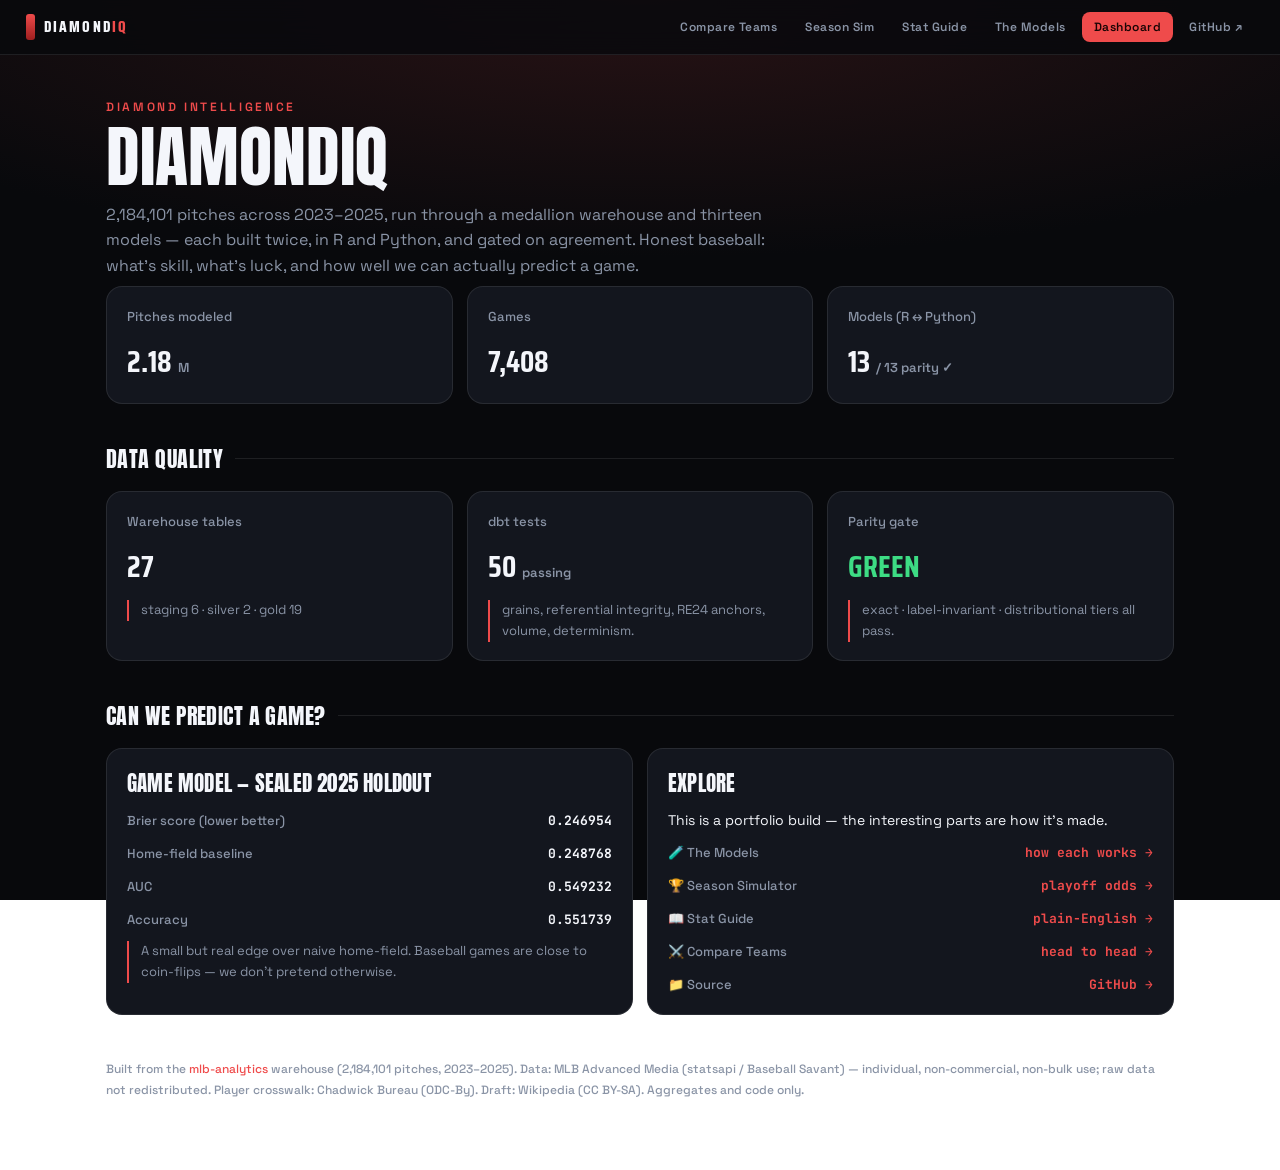
==== docs/index.html @ 9eebc5e8 "Initial commit: polyglot MLB analytics pipeline (Phases 0-5) Statcast/statsapi -> DuckDB medallion -" ====
<!doctype html><html lang="en"><head>
<meta charset="utf-8"><meta name="viewport" content="width=device-width, initial-scale=1">
<title>DIAMONDIQ — MLB Analytics</title><meta name="description" content="A polyglot MLB analytics pipeline: Statcast → DuckDB → dbt → R & Python models with an enforced parity gate → dashboard.">
<link rel="preconnect" href="https://fonts.googleapis.com">
<link rel="preconnect" href="https://fonts.gstatic.com" crossorigin>
<link href="https://fonts.googleapis.com/css2?family=Anton&family=Saira+Condensed:wght@600;700;800&family=Space+Grotesk:wght@400;500;600;700&family=JetBrains+Mono:wght@400;500;600;700&display=swap" rel="stylesheet"><style>
:root{
  --a:#ef4b4b; --a2:#9e1f1f; --aText:#1a0505;
  --bg:#08090c; --text:#f4f6fb; --sub:#8a94a6; --border:rgba(255,255,255,.09);
  --panel:#13161e; --panel2:#0c0e14; --good:#3ddc84; --bad:#ff6b6b; --gold:#ffd166;
}
*{box-sizing:border-box;} html{scroll-behavior:smooth;}
body{margin:0;background:var(--bg);color:var(--text);font-family:'Space Grotesk',sans-serif;
  background:radial-gradient(140% 55% at 50% 0%,color-mix(in srgb,var(--a) 14%,var(--bg)) 0%,var(--bg) 52%);
  background-attachment:fixed;padding-bottom:70px;}
a{color:inherit;text-decoration:none;}
::-webkit-scrollbar{width:11px;height:11px;} ::-webkit-scrollbar-track{background:#0c0e13;}
::-webkit-scrollbar-thumb{background:#242833;border-radius:6px;}
.wrap{max-width:1120px;margin:0 auto;padding:0 26px;}
.nav{position:sticky;top:0;z-index:40;backdrop-filter:blur(14px);background:rgba(8,9,13,.82);border-bottom:1px solid var(--border);}
.nav .in{display:flex;align-items:center;gap:20px;padding:12px 26px;flex-wrap:wrap;}
.brand{display:flex;align-items:center;gap:9px;}
.brand .bar{width:9px;height:26px;border-radius:3px;background:linear-gradient(var(--a),var(--a2));}
.brand .txt{font:800 15px 'Saira Condensed';letter-spacing:.14em;}
.navlinks{display:flex;gap:4px;flex-wrap:wrap;margin-left:auto;}
.navlinks a{font:600 12px 'Space Grotesk';letter-spacing:.04em;color:var(--sub);padding:7px 12px;border-radius:8px;}
.navlinks a:hover{color:var(--text);background:var(--panel);}
.navlinks a.active{color:var(--aText);background:var(--a);}
.hero{padding:44px 0 8px;}
.hero .eyebrow{font:600 12px 'Space Grotesk';letter-spacing:.22em;color:var(--a);text-transform:uppercase;}
.hero h1{font:400 clamp(40px,6vw,68px)/.92 'Anton';text-transform:uppercase;margin:10px 0 0;}
.hero p{font:400 16px/1.6 'Space Grotesk';color:var(--sub);max-width:700px;margin:14px 0 0;}
.sec{display:flex;align-items:center;gap:12px;margin:38px 0 16px;}
.sec h2{font:400 22px 'Anton';letter-spacing:.02em;text-transform:uppercase;margin:0;}
.sec .line{flex:1;height:1px;background:var(--border);}
.grid{display:grid;grid-template-columns:1fr 1fr;gap:14px;}
.grid3{display:grid;grid-template-columns:repeat(3,1fr);gap:14px;}
.card{border-radius:16px;border:1px solid var(--border);background:var(--panel);padding:18px 20px;display:flex;flex-direction:column;gap:10px;}
.card .name{font:400 21px 'Anton';text-transform:uppercase;letter-spacing:.01em;}
.badge{font:700 10px 'Space Grotesk';letter-spacing:.08em;text-transform:uppercase;padding:4px 9px;border-radius:999px;border:1px solid var(--border);color:var(--sub);white-space:nowrap;}
.badge.good{color:var(--aText);background:var(--good);border-color:var(--good);}
.badge.a{color:var(--aText);background:var(--a);border-color:var(--a);}
.badge.gold{color:#1a0505;background:var(--gold);border-color:var(--gold);}
.card .def{font:400 14px/1.6 'Space Grotesk';color:var(--text);}
.card .read{font:400 13px/1.6 'Space Grotesk';color:var(--sub);border-left:2px solid var(--a);padding-left:12px;}
.card .read b{color:var(--text);font-weight:600;}
.stat{font:700 30px 'Saira Condensed';}
.stat .u{font:600 13px 'Space Grotesk';color:var(--sub);margin-left:6px;}
.kv{display:flex;justify-content:space-between;font:500 13px 'Space Grotesk';color:var(--sub);padding:3px 0;}
.kv b{color:var(--text);font:700 13px 'JetBrains Mono';}
.mono{font-family:'JetBrains Mono';}
.dist{margin-top:2px;}
.dist .track{position:relative;height:10px;border-radius:5px;background:linear-gradient(90deg,var(--panel2),color-mix(in srgb,var(--a) 30%,var(--panel2)));border:1px solid var(--border);}
.dist .med{position:absolute;top:-3px;width:2px;height:16px;background:var(--text);border-radius:2px;}
.dist .ends{display:flex;justify-content:space-between;margin-top:7px;font:600 11px 'JetBrains Mono';color:var(--sub);}
.dist .ex{display:flex;justify-content:space-between;gap:8px;margin-top:9px;font:500 11px 'Space Grotesk';}
.dist .ex .chip{display:flex;align-items:center;gap:6px;color:var(--sub);}
.dist .ex .chip b{font:700 12px 'Saira Condensed';color:var(--text);}
.dist .ex .dot{width:7px;height:7px;border-radius:2px;}
.toolbar{display:flex;gap:12px;align-items:center;margin:26px 0 6px;flex-wrap:wrap;}
.search{flex:1;min-width:220px;display:flex;align-items:center;gap:10px;background:var(--panel);border:1px solid var(--border);border-radius:12px;padding:11px 15px;}
.search input,select{background:var(--panel);border:1px solid var(--border);border-radius:10px;color:var(--text);font:500 14px 'Space Grotesk';padding:9px 12px;outline:none;}
.search input{flex:1;border:none;padding:0;background:none;}
.count{font:600 12px 'JetBrains Mono';color:var(--sub);}
.empty{grid-column:1/-1;text-align:center;color:var(--sub);font:500 14px 'Space Grotesk';padding:40px;}
footer{margin-top:44px;font:500 12px/1.7 'Space Grotesk';color:var(--sub);}
footer a{color:var(--a);}
.cmp{display:grid;grid-template-columns:1fr 60px 1fr;gap:10px;align-items:center;margin:8px 0;}
.cmp .lab{grid-column:1/-1;text-align:center;font:600 11px 'Space Grotesk';letter-spacing:.1em;text-transform:uppercase;color:var(--sub);margin-top:8px;}
.cmp .bar{height:26px;border-radius:6px;background:var(--panel2);position:relative;overflow:hidden;border:1px solid var(--border);}
.cmp .fill{position:absolute;top:0;bottom:0;background:linear-gradient(90deg,var(--a2),var(--a));}
.cmp .fill.r{right:0;} .cmp .fill.l{left:0;}
.cmp .v{position:absolute;top:5px;font:700 13px 'JetBrains Mono';color:#fff;}
.cmp .mid{text-align:center;font:600 11px 'Space Grotesk';color:var(--sub);}
.dhead{font:400 18px 'Anton';text-transform:uppercase;letter-spacing:.02em;color:var(--a);}
.shdr{display:grid;grid-template-columns:1.3fr .9fr 1.4fr;gap:8px;font:600 10px 'Space Grotesk';letter-spacing:.06em;text-transform:uppercase;color:var(--sub);padding-bottom:4px;border-bottom:1px solid var(--border);}
.srow{display:grid;grid-template-columns:1.3fr .9fr 1.4fr;gap:8px;align-items:center;padding:7px 0;border-bottom:1px solid rgba(255,255,255,.04);}
.steam{display:flex;align-items:center;gap:7px;font:700 14px 'Saira Condensed';}
.steam .srec{font:500 11px 'JetBrains Mono';color:var(--sub);}
.pdot{width:8px;height:8px;border-radius:2px;background:var(--gold);flex:none;}
.pdot.off{background:rgba(255,255,255,.12);}
.sproj{font:700 16px 'JetBrains Mono';display:flex;flex-direction:column;line-height:1.1;}
.sproj .srange{font:500 10px 'JetBrains Mono';color:var(--sub);}
.obar{position:relative;height:18px;border-radius:5px;background:var(--panel2);border:1px solid var(--border);overflow:hidden;}
.obar .ofill{position:absolute;top:0;bottom:0;left:0;}
.obar .oval{position:absolute;right:6px;top:2px;font:700 11px 'JetBrains Mono';color:#fff;text-shadow:0 1px 2px rgba(0,0,0,.6);}
@media(max-width:760px){.grid,.grid3{grid-template-columns:1fr;}}
</style></head><body><div class="nav"><div class="in">
  <a class="brand" href="index.html"><span class="bar"></span><span class="txt">DIAMOND<span style="color:var(--a);">IQ</span></span></a>
  <div class="navlinks">
    <a href="compare.html">Compare Teams</a>
    <a href="simulator.html">Season Sim</a>
    <a href="glossary.html">Stat Guide</a>
    <a href="models.html">The Models</a>
    <a href="index.html" class="active">Dashboard</a>
    <a href="https://github.com/Steve27M/mlb-analytics" target="_blank" rel="noopener">GitHub ↗</a>
  </div>
</div></div><div class="wrap"><div class="hero"><div class="eyebrow">Diamond Intelligence</div><h1>DIAMONDIQ</h1>
      <p>2,184,101 pitches across 2023–2025,
      run through a medallion warehouse and thirteen models — each built twice, in R and Python,
      and gated on agreement. Honest baseball: what's skill, what's luck, and how well we can
      actually predict a game.</p></div>
      <div class="grid3">
        <div class="card"><div class="kv"><span>Pitches modeled</span></div>
          <div class="stat">2.18<span class="u">M</span></div></div>
        <div class="card"><div class="kv"><span>Games</span></div>
          <div class="stat">7,408</div></div>
        <div class="card"><div class="kv"><span>Models (R ↔ Python)</span></div>
          <div class="stat">13<span class="u">/ 13 parity ✓</span></div></div>
      </div>
      <div class="sec"><h2>Data quality</h2><span class="line"></span></div>
      <div class="grid3">
        <div class="card"><div class="kv"><span>Warehouse tables</span></div>
          <div class="stat">27</div>
          <div class="read">staging 6 · silver
            2 · gold 19</div></div>
        <div class="card"><div class="kv"><span>dbt tests</span></div>
          <div class="stat">50<span class="u">passing</span></div>
          <div class="read">grains, referential integrity, RE24 anchors, volume, determinism.</div></div>
        <div class="card"><div class="kv"><span>Parity gate</span></div>
          <div class="stat" style="color:var(--good);">GREEN</div>
          <div class="read">exact · label-invariant · distributional tiers all pass.</div></div>
      </div>
      <div class="sec"><h2>Can we predict a game?</h2><span class="line"></span></div>
      <div class="grid">
        <div class="card"><div class="name">Game model — sealed 2025 holdout</div>
          <div class="kv"><span>Brier score (lower better)</span><b>0.246954</b></div>
          <div class="kv"><span>Home-field baseline</span><b>0.248768</b></div>
          <div class="kv"><span>AUC</span><b>0.549232</b></div>
          <div class="kv"><span>Accuracy</span><b>0.551739</b></div>
          <div class="read">A small but real edge over naive home-field. Baseball games are close to
            coin-flips — we don't pretend otherwise.</div></div>
        <div class="card"><div class="name">Explore</div>
          <div class="def">This is a portfolio build — the interesting parts are how it's made.</div>
          <div class="kv"><span>🧪 The Models</span><b><a href="models.html" style="color:var(--a);">how each works →</a></b></div>
          <div class="kv"><span>🏆 Season Simulator</span><b><a href="simulator.html" style="color:var(--a);">playoff odds →</a></b></div>
          <div class="kv"><span>📖 Stat Guide</span><b><a href="glossary.html" style="color:var(--a);">plain-English →</a></b></div>
          <div class="kv"><span>⚔️ Compare Teams</span><b><a href="compare.html" style="color:var(--a);">head to head →</a></b></div>
          <div class="kv"><span>📁 Source</span><b><a href="https://github.com/Steve27M/mlb-analytics" style="color:var(--a);">GitHub →</a></b></div>
        </div>
      </div><footer>
  Built from the <a href="https://github.com/Steve27M/mlb-analytics">mlb-analytics</a> warehouse (2,184,101 pitches,
  2023–2025). Data: MLB Advanced Media
  (statsapi / Baseball Savant) — individual, non-commercial, non-bulk use; raw data not
  redistributed. Player crosswalk: Chadwick Bureau (ODC-By). Draft: Wikipedia (CC BY-SA).
  Aggregates and code only.
</footer>
</div></body></html>
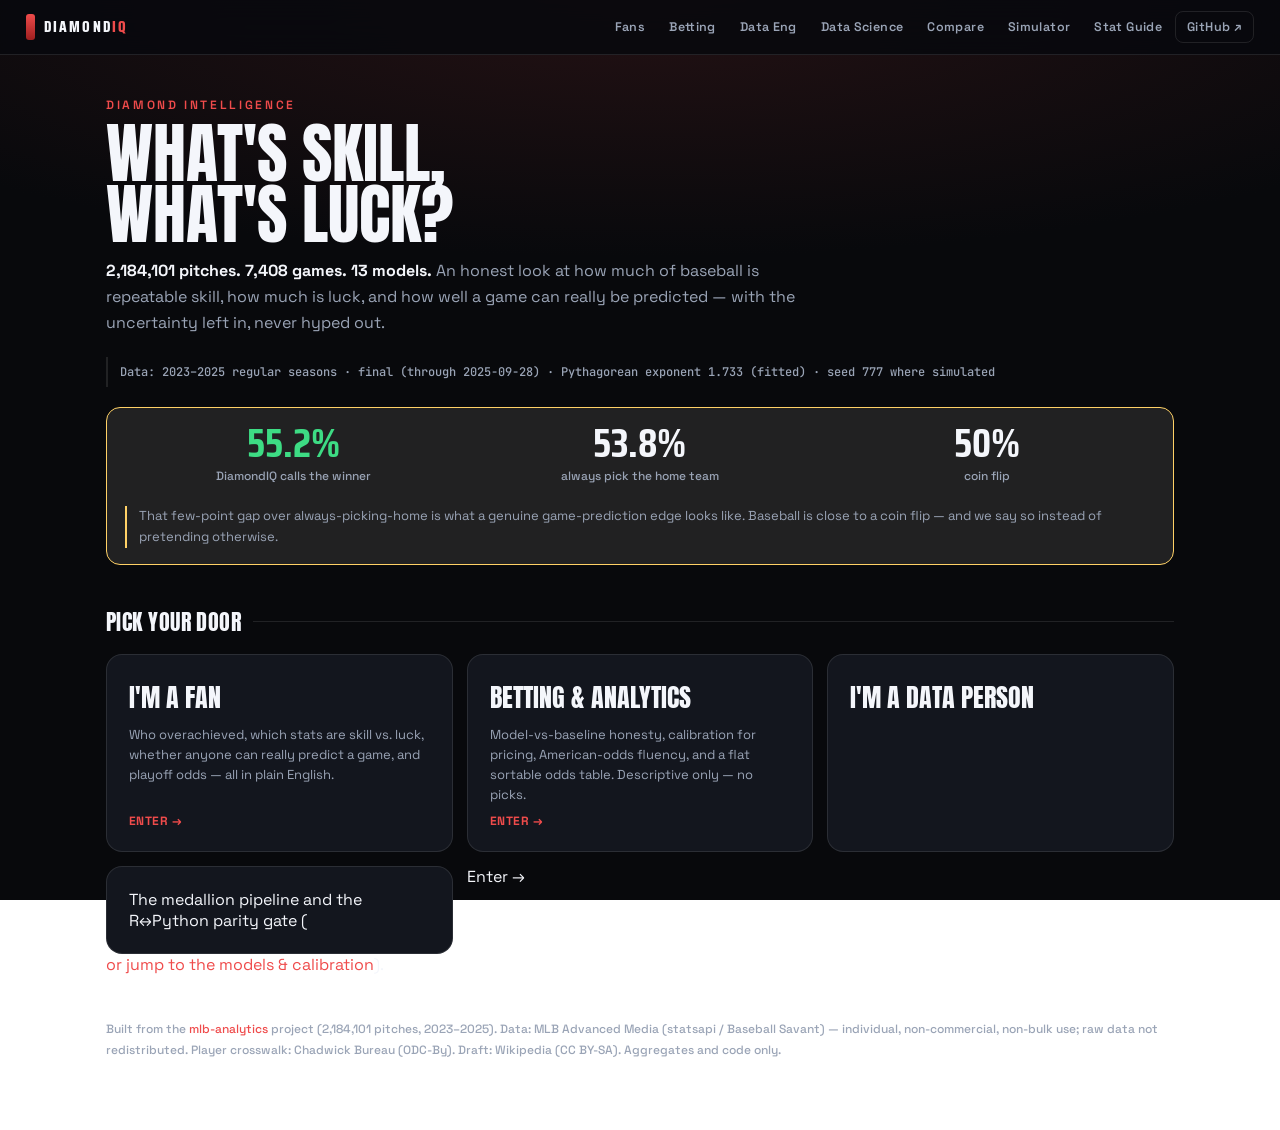
==== commit 99ad19b7: "feat(site): audience-oriented restructure (FEEDBACK.md §0-§9) Rebuilds the DIAMONDIQ site into audie" ====
--- a/docs/index.html
+++ b/docs/index.html
@@ -1,148 +1,2 @@
-<!doctype html><html lang="en"><head>
-<meta charset="utf-8"><meta name="viewport" content="width=device-width, initial-scale=1">
-<title>DIAMONDIQ — MLB Analytics</title><meta name="description" content="A polyglot MLB analytics pipeline: Statcast → DuckDB → dbt → R & Python models with an enforced parity gate → dashboard.">
-<link rel="preconnect" href="https://fonts.googleapis.com">
-<link rel="preconnect" href="https://fonts.gstatic.com" crossorigin>
-<link href="https://fonts.googleapis.com/css2?family=Anton&family=Saira+Condensed:wght@600;700;800&family=Space+Grotesk:wght@400;500;600;700&family=JetBrains+Mono:wght@400;500;600;700&display=swap" rel="stylesheet"><style>
-:root{
-  --a:#ef4b4b; --a2:#9e1f1f; --aText:#1a0505;
-  --bg:#08090c; --text:#f4f6fb; --sub:#8a94a6; --border:rgba(255,255,255,.09);
-  --panel:#13161e; --panel2:#0c0e14; --good:#3ddc84; --bad:#ff6b6b; --gold:#ffd166;
-}
-*{box-sizing:border-box;} html{scroll-behavior:smooth;}
-body{margin:0;background:var(--bg);color:var(--text);font-family:'Space Grotesk',sans-serif;
-  background:radial-gradient(140% 55% at 50% 0%,color-mix(in srgb,var(--a) 14%,var(--bg)) 0%,var(--bg) 52%);
-  background-attachment:fixed;padding-bottom:70px;}
-a{color:inherit;text-decoration:none;}
-::-webkit-scrollbar{width:11px;height:11px;} ::-webkit-scrollbar-track{background:#0c0e13;}
-::-webkit-scrollbar-thumb{background:#242833;border-radius:6px;}
-.wrap{max-width:1120px;margin:0 auto;padding:0 26px;}
-.nav{position:sticky;top:0;z-index:40;backdrop-filter:blur(14px);background:rgba(8,9,13,.82);border-bottom:1px solid var(--border);}
-.nav .in{display:flex;align-items:center;gap:20px;padding:12px 26px;flex-wrap:wrap;}
-.brand{display:flex;align-items:center;gap:9px;}
-.brand .bar{width:9px;height:26px;border-radius:3px;background:linear-gradient(var(--a),var(--a2));}
-.brand .txt{font:800 15px 'Saira Condensed';letter-spacing:.14em;}
-.navlinks{display:flex;gap:4px;flex-wrap:wrap;margin-left:auto;}
-.navlinks a{font:600 12px 'Space Grotesk';letter-spacing:.04em;color:var(--sub);padding:7px 12px;border-radius:8px;}
-.navlinks a:hover{color:var(--text);background:var(--panel);}
-.navlinks a.active{color:var(--aText);background:var(--a);}
-.hero{padding:44px 0 8px;}
-.hero .eyebrow{font:600 12px 'Space Grotesk';letter-spacing:.22em;color:var(--a);text-transform:uppercase;}
-.hero h1{font:400 clamp(40px,6vw,68px)/.92 'Anton';text-transform:uppercase;margin:10px 0 0;}
-.hero p{font:400 16px/1.6 'Space Grotesk';color:var(--sub);max-width:700px;margin:14px 0 0;}
-.sec{display:flex;align-items:center;gap:12px;margin:38px 0 16px;}
-.sec h2{font:400 22px 'Anton';letter-spacing:.02em;text-transform:uppercase;margin:0;}
-.sec .line{flex:1;height:1px;background:var(--border);}
-.grid{display:grid;grid-template-columns:1fr 1fr;gap:14px;}
-.grid3{display:grid;grid-template-columns:repeat(3,1fr);gap:14px;}
-.card{border-radius:16px;border:1px solid var(--border);background:var(--panel);padding:18px 20px;display:flex;flex-direction:column;gap:10px;}
-.card .name{font:400 21px 'Anton';text-transform:uppercase;letter-spacing:.01em;}
-.badge{font:700 10px 'Space Grotesk';letter-spacing:.08em;text-transform:uppercase;padding:4px 9px;border-radius:999px;border:1px solid var(--border);color:var(--sub);white-space:nowrap;}
-.badge.good{color:var(--aText);background:var(--good);border-color:var(--good);}
-.badge.a{color:var(--aText);background:var(--a);border-color:var(--a);}
-.badge.gold{color:#1a0505;background:var(--gold);border-color:var(--gold);}
-.card .def{font:400 14px/1.6 'Space Grotesk';color:var(--text);}
-.card .read{font:400 13px/1.6 'Space Grotesk';color:var(--sub);border-left:2px solid var(--a);padding-left:12px;}
-.card .read b{color:var(--text);font-weight:600;}
-.stat{font:700 30px 'Saira Condensed';}
-.stat .u{font:600 13px 'Space Grotesk';color:var(--sub);margin-left:6px;}
-.kv{display:flex;justify-content:space-between;font:500 13px 'Space Grotesk';color:var(--sub);padding:3px 0;}
-.kv b{color:var(--text);font:700 13px 'JetBrains Mono';}
-.mono{font-family:'JetBrains Mono';}
-.dist{margin-top:2px;}
-.dist .track{position:relative;height:10px;border-radius:5px;background:linear-gradient(90deg,var(--panel2),color-mix(in srgb,var(--a) 30%,var(--panel2)));border:1px solid var(--border);}
-.dist .med{position:absolute;top:-3px;width:2px;height:16px;background:var(--text);border-radius:2px;}
-.dist .ends{display:flex;justify-content:space-between;margin-top:7px;font:600 11px 'JetBrains Mono';color:var(--sub);}
-.dist .ex{display:flex;justify-content:space-between;gap:8px;margin-top:9px;font:500 11px 'Space Grotesk';}
-.dist .ex .chip{display:flex;align-items:center;gap:6px;color:var(--sub);}
-.dist .ex .chip b{font:700 12px 'Saira Condensed';color:var(--text);}
-.dist .ex .dot{width:7px;height:7px;border-radius:2px;}
-.toolbar{display:flex;gap:12px;align-items:center;margin:26px 0 6px;flex-wrap:wrap;}
-.search{flex:1;min-width:220px;display:flex;align-items:center;gap:10px;background:var(--panel);border:1px solid var(--border);border-radius:12px;padding:11px 15px;}
-.search input,select{background:var(--panel);border:1px solid var(--border);border-radius:10px;color:var(--text);font:500 14px 'Space Grotesk';padding:9px 12px;outline:none;}
-.search input{flex:1;border:none;padding:0;background:none;}
-.count{font:600 12px 'JetBrains Mono';color:var(--sub);}
-.empty{grid-column:1/-1;text-align:center;color:var(--sub);font:500 14px 'Space Grotesk';padding:40px;}
-footer{margin-top:44px;font:500 12px/1.7 'Space Grotesk';color:var(--sub);}
-footer a{color:var(--a);}
-.cmp{display:grid;grid-template-columns:1fr 60px 1fr;gap:10px;align-items:center;margin:8px 0;}
-.cmp .lab{grid-column:1/-1;text-align:center;font:600 11px 'Space Grotesk';letter-spacing:.1em;text-transform:uppercase;color:var(--sub);margin-top:8px;}
-.cmp .bar{height:26px;border-radius:6px;background:var(--panel2);position:relative;overflow:hidden;border:1px solid var(--border);}
-.cmp .fill{position:absolute;top:0;bottom:0;background:linear-gradient(90deg,var(--a2),var(--a));}
-.cmp .fill.r{right:0;} .cmp .fill.l{left:0;}
-.cmp .v{position:absolute;top:5px;font:700 13px 'JetBrains Mono';color:#fff;}
-.cmp .mid{text-align:center;font:600 11px 'Space Grotesk';color:var(--sub);}
-.dhead{font:400 18px 'Anton';text-transform:uppercase;letter-spacing:.02em;color:var(--a);}
-.shdr{display:grid;grid-template-columns:1.3fr .9fr 1.4fr;gap:8px;font:600 10px 'Space Grotesk';letter-spacing:.06em;text-transform:uppercase;color:var(--sub);padding-bottom:4px;border-bottom:1px solid var(--border);}
-.srow{display:grid;grid-template-columns:1.3fr .9fr 1.4fr;gap:8px;align-items:center;padding:7px 0;border-bottom:1px solid rgba(255,255,255,.04);}
-.steam{display:flex;align-items:center;gap:7px;font:700 14px 'Saira Condensed';}
-.steam .srec{font:500 11px 'JetBrains Mono';color:var(--sub);}
-.pdot{width:8px;height:8px;border-radius:2px;background:var(--gold);flex:none;}
-.pdot.off{background:rgba(255,255,255,.12);}
-.sproj{font:700 16px 'JetBrains Mono';display:flex;flex-direction:column;line-height:1.1;}
-.sproj .srange{font:500 10px 'JetBrains Mono';color:var(--sub);}
-.obar{position:relative;height:18px;border-radius:5px;background:var(--panel2);border:1px solid var(--border);overflow:hidden;}
-.obar .ofill{position:absolute;top:0;bottom:0;left:0;}
-.obar .oval{position:absolute;right:6px;top:2px;font:700 11px 'JetBrains Mono';color:#fff;text-shadow:0 1px 2px rgba(0,0,0,.6);}
-@media(max-width:760px){.grid,.grid3{grid-template-columns:1fr;}}
-</style></head><body><div class="nav"><div class="in">
-  <a class="brand" href="index.html"><span class="bar"></span><span class="txt">DIAMOND<span style="color:var(--a);">IQ</span></span></a>
-  <div class="navlinks">
-    <a href="compare.html">Compare Teams</a>
-    <a href="simulator.html">Season Sim</a>
-    <a href="glossary.html">Stat Guide</a>
-    <a href="models.html">The Models</a>
-    <a href="index.html" class="active">Dashboard</a>
-    <a href="https://github.com/Steve27M/mlb-analytics" target="_blank" rel="noopener">GitHub ↗</a>
-  </div>
-</div></div><div class="wrap"><div class="hero"><div class="eyebrow">Diamond Intelligence</div><h1>DIAMONDIQ</h1>
-      <p>2,184,101 pitches across 2023–2025,
-      run through a medallion warehouse and thirteen models — each built twice, in R and Python,
-      and gated on agreement. Honest baseball: what's skill, what's luck, and how well we can
-      actually predict a game.</p></div>
-      <div class="grid3">
-        <div class="card"><div class="kv"><span>Pitches modeled</span></div>
-          <div class="stat">2.18<span class="u">M</span></div></div>
-        <div class="card"><div class="kv"><span>Games</span></div>
-          <div class="stat">7,408</div></div>
-        <div class="card"><div class="kv"><span>Models (R ↔ Python)</span></div>
-          <div class="stat">13<span class="u">/ 13 parity ✓</span></div></div>
-      </div>
-      <div class="sec"><h2>Data quality</h2><span class="line"></span></div>
-      <div class="grid3">
-        <div class="card"><div class="kv"><span>Warehouse tables</span></div>
-          <div class="stat">27</div>
-          <div class="read">staging 6 · silver
-            2 · gold 19</div></div>
-        <div class="card"><div class="kv"><span>dbt tests</span></div>
-          <div class="stat">50<span class="u">passing</span></div>
-          <div class="read">grains, referential integrity, RE24 anchors, volume, determinism.</div></div>
-        <div class="card"><div class="kv"><span>Parity gate</span></div>
-          <div class="stat" style="color:var(--good);">GREEN</div>
-          <div class="read">exact · label-invariant · distributional tiers all pass.</div></div>
-      </div>
-      <div class="sec"><h2>Can we predict a game?</h2><span class="line"></span></div>
-      <div class="grid">
-        <div class="card"><div class="name">Game model — sealed 2025 holdout</div>
-          <div class="kv"><span>Brier score (lower better)</span><b>0.246954</b></div>
-          <div class="kv"><span>Home-field baseline</span><b>0.248768</b></div>
-          <div class="kv"><span>AUC</span><b>0.549232</b></div>
-          <div class="kv"><span>Accuracy</span><b>0.551739</b></div>
-          <div class="read">A small but real edge over naive home-field. Baseball games are close to
-            coin-flips — we don't pretend otherwise.</div></div>
-        <div class="card"><div class="name">Explore</div>
-          <div class="def">This is a portfolio build — the interesting parts are how it's made.</div>
-          <div class="kv"><span>🧪 The Models</span><b><a href="models.html" style="color:var(--a);">how each works →</a></b></div>
-          <div class="kv"><span>🏆 Season Simulator</span><b><a href="simulator.html" style="color:var(--a);">playoff odds →</a></b></div>
-          <div class="kv"><span>📖 Stat Guide</span><b><a href="glossary.html" style="color:var(--a);">plain-English →</a></b></div>
-          <div class="kv"><span>⚔️ Compare Teams</span><b><a href="compare.html" style="color:var(--a);">head to head →</a></b></div>
-          <div class="kv"><span>📁 Source</span><b><a href="https://github.com/Steve27M/mlb-analytics" style="color:var(--a);">GitHub →</a></b></div>
-        </div>
-      </div><footer>
-  Built from the <a href="https://github.com/Steve27M/mlb-analytics">mlb-analytics</a> warehouse (2,184,101 pitches,
-  2023–2025). Data: MLB Advanced Media
-  (statsapi / Baseball Savant) — individual, non-commercial, non-bulk use; raw data not
-  redistributed. Player crosswalk: Chadwick Bureau (ODC-By). Draft: Wikipedia (CC BY-SA).
-  Aggregates and code only.
-</footer>
+<!doctype html><html lang="en"><head><meta charset="utf-8"><meta name="viewport" content="width=device-width, initial-scale=1"><title>DIAMONDIQ — MLB skill, luck & prediction</title><meta name="description" content="2.18M pitches, 7,408 games, 13 models built in R and Python. What's skill, what's luck, and how well can a baseball game actually be predicted?"><meta property="og:title" content="DIAMONDIQ — MLB skill, luck & prediction"><meta property="og:description" content="2.18M pitches, 7,408 games, 13 models built in R and Python. What's skill, what's luck, and how well can a baseball game actually be predicted?"><meta property="og:type" content="website"><meta name="twitter:card" content="summary"><link rel="preconnect" href="https://fonts.googleapis.com"><link rel="preconnect" href="https://fonts.gstatic.com" crossorigin><link href="https://fonts.googleapis.com/css2?family=Anton&family=Saira+Condensed:wght@600;700;800&family=Space+Grotesk:wght@400;500;600;700&family=JetBrains+Mono:wght@400;500;600;700&display=swap" rel="stylesheet"><link href="assets/site.css" rel="stylesheet"></head><body><div class="nav"><div class="in"><a class="brand" href="index.html"><span class="bar"></span><span class="txt">DIAMOND<span style="color:var(--a);">IQ</span></span></a><button class="hamb" aria-label="Menu" aria-expanded="false" onclick="this.setAttribute('aria-expanded',this.getAttribute('aria-expanded')==='true'?'false':'true');toggleNav(this)">Menu</button><div class="navlinks" id="navlinks"><a href="fan.html">Fans</a><a href="betting.html">Betting</a><a href="data-eng.html">Data Eng</a><a href="data-science.html">Data Science</a><a href="compare.html">Compare</a><a href="simulator.html">Simulator</a><a href="glossary.html">Stat Guide</a><a class="ext" href="https://github.com/Steve27M/mlb-analytics" target="_blank" rel="noopener">GitHub ↗</a></div></div></div><div class="wrap"><div class="hero"><div class="eyebrow">Diamond Intelligence</div><h1>What's skill,<br>what's luck?</h1><p><b>2,184,101 pitches. 7,408 games. 13 models.</b> An honest look at how much of baseball is repeatable skill, how much is luck, and how well a game can really be predicted — with the uncertainty left in, never hyped out.</p></div><div class="prov">Data: 2023–2025 regular seasons · final (through 2025-09-28) · Pythagorean exponent 1.733 (fitted) · seed 777 where simulated</div><div class="card callout" style="margin-top:20px"><div class="big3"><div><div class="n" style="color:var(--good)">55.2%</div><div class="l">DiamondIQ calls the winner</div></div><div><div class="n">53.8%</div><div class="l">always pick the home team</div></div><div><div class="n">50%</div><div class="l">coin flip</div></div></div><div class="read" style="margin-top:12px">That few-point gap over always-picking-home is what a genuine game-prediction edge looks like. Baseball is close to a coin flip — and we say so instead of pretending otherwise.</div></div><div class="sec"><h2>Pick your door</h2><span class="line"></span></div><div class="doors"><a class="door" href="fan.html"><div class="t">I'm a fan</div><div class="d">Who overachieved, which stats are skill vs. luck, whether anyone can really predict a game, and playoff odds — all in plain English.</div><div class="go">Enter →</div></a><a class="door" href="betting.html"><div class="t">Betting &amp; analytics</div><div class="d">Model-vs-baseline honesty, calibration for pricing, American-odds fluency, and a flat sortable odds table. Descriptive only — no picks.</div><div class="go">Enter →</div></a><a class="door" href="data-eng.html"><div class="t">I'm a data person</div><div class="d">The medallion pipeline and the R↔Python parity gate (<a href="data-science.html" style="color:var(--a)">or jump to the models &amp; calibration</a>).</div><div class="go">Enter →</div></a></div><footer>Built from the <a href="https://github.com/Steve27M/mlb-analytics">mlb-analytics</a> project (2,184,101 pitches, 2023–2025). Data: MLB Advanced Media (statsapi / Baseball Savant) — individual, non-commercial, non-bulk use; raw data not redistributed. Player crosswalk: Chadwick Bureau (ODC-By). Draft: Wikipedia (CC BY-SA). Aggregates and code only.</footer><script src="assets/teams.js"></script><script src="assets/util.js"></script>
 </div></body></html>
--- a/docs/assets/site.css
+++ b/docs/assets/site.css
@@ -0,0 +1,108 @@
+
+:root{
+  --a:#ef4b4b; --a2:#9e1f1f; --aText:#1a0505;
+  --bg:#08090c; --text:#f4f6fb; --sub:#9aa4b6; --border:rgba(255,255,255,.10);
+  --panel:#13161e; --panel2:#0c0e14; --panelHi:#1b1f2a; --good:#3ddc84; --bad:#ff6b6b; --gold:#ffd166;
+}
+*{box-sizing:border-box;} html{scroll-behavior:smooth;}
+body{margin:0;background:var(--bg);color:var(--text);font-family:'Space Grotesk',sans-serif;
+  background:radial-gradient(140% 55% at 50% 0%,color-mix(in srgb,var(--a) 12%,var(--bg)) 0%,var(--bg) 52%);
+  background-attachment:fixed;padding-bottom:70px;font-size:16px;}
+a{color:inherit;text-decoration:none;}
+::-webkit-scrollbar{width:11px;height:11px;} ::-webkit-scrollbar-track{background:#0c0e13;}
+::-webkit-scrollbar-thumb{background:#242833;border-radius:6px;}
+.wrap{max-width:1120px;margin:0 auto;padding:0 26px;}
+/* ---- focus (a11y §1.4): visible everywhere, never outline:none ---- */
+a:focus-visible,button:focus-visible,input:focus-visible,select:focus-visible,[tabindex]:focus-visible{
+  outline:2px solid var(--gold);outline-offset:2px;border-radius:6px;}
+.vh{position:absolute;width:1px;height:1px;padding:0;margin:-1px;overflow:hidden;clip:rect(0 0 0 0);white-space:nowrap;border:0;}
+/* ---- nav ---- */
+.nav{position:sticky;top:0;z-index:40;backdrop-filter:blur(14px);background:rgba(8,9,13,.85);border-bottom:1px solid var(--border);}
+.nav .in{display:flex;align-items:center;gap:14px;padding:11px 26px;}
+.brand{display:flex;align-items:center;gap:9px;}
+.brand .bar{width:9px;height:26px;border-radius:3px;background:linear-gradient(var(--a),var(--a2));}
+.brand .txt{font:800 15px 'Saira Condensed';letter-spacing:.14em;}
+.navlinks{display:flex;gap:2px;flex-wrap:wrap;margin-left:auto;align-items:center;}
+.navlinks a{font:600 12.5px 'Space Grotesk';letter-spacing:.03em;color:var(--sub);padding:7px 11px;border-radius:8px;white-space:nowrap;}
+.navlinks a:hover{color:var(--text);background:var(--panel);}
+.navlinks a.active{color:var(--aText);background:var(--a);}
+.navlinks a.ext{color:var(--sub);border:1px solid var(--border);}
+.hamb{display:none;margin-left:auto;background:var(--panel);border:1px solid var(--border);color:var(--text);border-radius:8px;padding:8px 11px;font:700 13px 'Space Grotesk';cursor:pointer;}
+@media(max-width:760px){
+  .hamb{display:block;}
+  .navlinks{display:none;position:absolute;top:100%;left:0;right:0;flex-direction:column;background:rgba(8,9,13,.97);border-bottom:1px solid var(--border);padding:8px 20px 14px;gap:2px;}
+  .navlinks.open{display:flex;} .navlinks a{margin-left:0;padding:11px 12px;}
+}
+/* ---- hero + sections ---- */
+.hero{padding:42px 0 6px;} .hero .eyebrow{font:600 12px 'Space Grotesk';letter-spacing:.22em;color:var(--a);text-transform:uppercase;}
+.hero h1{font:400 clamp(38px,6vw,66px)/.92 'Anton';text-transform:uppercase;margin:10px 0 0;}
+.hero p{font:400 16px/1.6 'Space Grotesk';color:var(--sub);max-width:720px;margin:14px 0 0;}
+.hero p b{color:var(--text);}
+.prov{margin:16px 0 0;font:500 12px/1.5 'JetBrains Mono';color:var(--sub);border-left:2px solid var(--border);padding:6px 0 6px 12px;}
+.sec{display:flex;align-items:center;gap:12px;margin:40px 0 16px;}
+.sec h2{font:400 22px 'Anton';letter-spacing:.02em;text-transform:uppercase;margin:0;}
+.sec .line{flex:1;height:1px;background:var(--border);}
+.lead{font:400 15px/1.65 'Space Grotesk';color:var(--sub);max-width:760px;margin:-4px 0 8px;}
+.grid{display:grid;grid-template-columns:1fr 1fr;gap:14px;} .grid3{display:grid;grid-template-columns:repeat(3,1fr);gap:14px;}
+.card{border-radius:16px;border:1px solid var(--border);background:var(--panel);padding:18px 20px;display:flex;flex-direction:column;gap:10px;}
+.card .name{font:400 21px 'Anton';text-transform:uppercase;letter-spacing:.01em;}
+.card .def{font:400 14px/1.6 'Space Grotesk';color:var(--text);} .card .read{font:400 13px/1.6 'Space Grotesk';color:var(--sub);border-left:2px solid var(--a);padding-left:12px;}
+.card .read b{color:var(--text);font-weight:600;}
+.badge{font:700 11px 'Space Grotesk';letter-spacing:.06em;text-transform:uppercase;padding:4px 9px;border-radius:999px;border:1px solid var(--border);color:var(--sub);white-space:nowrap;}
+.badge.good{color:var(--aText);background:var(--good);border-color:var(--good);} .badge.gold{color:#1a0505;background:var(--gold);border-color:var(--gold);} .badge.a{color:var(--aText);background:var(--a);border-color:var(--a);}
+.stat{font:700 30px 'Saira Condensed';} .stat .u{font:600 13px 'Space Grotesk';color:var(--sub);margin-left:6px;}
+.kv{display:flex;justify-content:space-between;gap:12px;font:500 13px 'Space Grotesk';color:var(--sub);padding:3px 0;} .kv b{color:var(--text);font:700 13px 'JetBrains Mono';}
+.mono{font-family:'JetBrains Mono';}
+/* ---- team chip / monogram ---- */
+.chip{display:inline-flex;align-items:center;gap:7px;} .mono-chip{width:30px;height:30px;border-radius:8px;display:inline-flex;align-items:center;justify-content:center;font:700 12px 'Saira Condensed';color:#fff;flex:none;text-shadow:0 1px 2px rgba(0,0,0,.5);border:1px solid rgba(255,255,255,.14);}
+/* ---- distribution bar (glossary/fan) ---- */
+.dist{margin-top:2px;} .dist .track{position:relative;height:10px;border-radius:5px;background:linear-gradient(90deg,var(--panel2),var(--panelHi));border:1px solid var(--border);}
+.dist .med{position:absolute;top:-3px;width:2px;height:16px;background:var(--text);border-radius:2px;}
+.dist .ends{display:flex;justify-content:space-between;margin-top:7px;font:600 12px 'JetBrains Mono';color:var(--sub);}
+.dist .ex{display:flex;justify-content:space-between;gap:8px;margin-top:9px;font:500 12px 'Space Grotesk';}
+.dist .ex .chip{color:var(--sub);} .dist .ex .chip b{font:700 13px 'Saira Condensed';color:var(--text);} .dist .dot{width:8px;height:8px;border-radius:2px;}
+/* ---- toolbar / inputs ---- */
+.toolbar{display:flex;gap:12px;align-items:center;margin:24px 0 6px;flex-wrap:wrap;}
+.search{flex:1;min-width:220px;display:flex;align-items:center;gap:10px;background:var(--panel);border:1px solid var(--border);border-radius:12px;padding:11px 15px;}
+.search input,select{background:var(--panel);border:1px solid var(--border);border-radius:10px;color:var(--text);font:500 14px 'Space Grotesk';padding:9px 12px;}
+.search input{flex:1;border:none;padding:0;background:none;} .count{font:600 12px 'JetBrains Mono';color:var(--sub);}
+.empty{grid-column:1/-1;text-align:center;color:var(--sub);font:500 14px 'Space Grotesk';padding:40px;}
+/* ---- compare bars ---- */
+.cmp{display:grid;grid-template-columns:1fr 60px 1fr;gap:10px;align-items:center;margin:8px 0;}
+.cmp .lab{grid-column:1/-1;text-align:center;font:600 12px 'Space Grotesk';letter-spacing:.1em;text-transform:uppercase;color:var(--sub);margin-top:8px;}
+.cmp .bar{height:26px;border-radius:6px;background:var(--panel2);position:relative;overflow:hidden;border:1px solid var(--border);}
+.cmp .fill{position:absolute;top:0;bottom:0;} .cmp .fill.r{right:0;} .cmp .fill.l{left:0;}
+.cmp .v{position:absolute;top:5px;font:700 13px 'JetBrains Mono';color:#fff;text-shadow:0 1px 2px rgba(0,0,0,.6);} .cmp .v.win{color:var(--gold);}
+.cmp .mid{text-align:center;font:700 12px 'Space Grotesk';color:var(--sub);}
+@media(max-width:560px){.cmp{grid-template-columns:1fr;} .cmp .mid{display:none;}}
+/* ---- standings rows (simulator/fan) ---- */
+.srow{display:grid;grid-template-columns:1.4fr .9fr 1.5fr;gap:8px;align-items:center;padding:7px 0;border-bottom:1px solid rgba(255,255,255,.05);border-left:3px solid transparent;padding-left:9px;}
+.shdr{display:grid;grid-template-columns:1.4fr .9fr 1.5fr;gap:8px;font:600 11px 'Space Grotesk';letter-spacing:.05em;text-transform:uppercase;color:var(--sub);padding:0 0 4px 9px;border-bottom:1px solid var(--border);}
+.steam{display:flex;align-items:center;gap:7px;font:700 14px 'Saira Condensed';} .steam .srec{font:500 12px 'JetBrains Mono';color:var(--sub);}
+.pdot{width:9px;height:9px;border-radius:2px;background:var(--gold);flex:none;} .pdot.off{background:rgba(255,255,255,.14);}
+.sproj{font:700 16px 'JetBrains Mono';display:flex;flex-direction:column;line-height:1.1;} .sproj .srange{font:500 11px 'JetBrains Mono';color:var(--sub);}
+.obar{position:relative;height:18px;border-radius:5px;background:var(--panel2);border:1px solid var(--border);overflow:hidden;} .obar .ofill{position:absolute;top:0;bottom:0;left:0;} .obar .oval{position:absolute;right:6px;top:1px;font:700 12px 'JetBrains Mono';color:#fff;text-shadow:0 1px 2px rgba(0,0,0,.7);}
+.legend{display:flex;gap:16px;flex-wrap:wrap;font:500 12px 'Space Grotesk';color:var(--sub);margin:6px 0 2px;} .legend span{display:flex;align-items:center;gap:6px;}
+/* ---- flat sortable table (betting/simulator) ---- */
+.tblwrap{overflow-x:auto;border:1px solid var(--border);border-radius:14px;} table.flat{border-collapse:collapse;width:100%;min-width:640px;font:500 13px 'JetBrains Mono';}
+table.flat th{position:sticky;top:0;background:var(--panelHi);color:var(--sub);font:600 11px 'Space Grotesk';letter-spacing:.05em;text-transform:uppercase;text-align:right;padding:10px 12px;cursor:pointer;white-space:nowrap;border-bottom:1px solid var(--border);}
+table.flat th:first-child,table.flat td:first-child{text-align:left;} table.flat th.sorted::after{content:" \25BE";color:var(--gold);} table.flat th.asc::after{content:" \25B4";color:var(--gold);}
+table.flat td{padding:8px 12px;text-align:right;border-bottom:1px solid rgba(255,255,255,.05);} table.flat tr:hover td{background:rgba(255,255,255,.02);}
+.pos{color:var(--good);} .neg{color:var(--bad);}
+/* ---- calibration plot ---- */
+.calib{max-width:520px;} .calib svg{width:100%;height:auto;display:block;}
+/* ---- pipeline / svg diagram ---- */
+.diagram{overflow-x:auto;border:1px solid var(--border);border-radius:14px;background:var(--panel2);padding:14px;} .diagram svg{display:block;min-width:720px;}
+/* ---- doors (index) ---- */
+.doors{display:grid;grid-template-columns:repeat(3,1fr);gap:14px;margin-top:8px;} .door{border-radius:16px;border:1px solid var(--border);background:var(--panel);padding:22px;display:flex;flex-direction:column;gap:8px;transition:border-color .15s,transform .15s;} .door:hover{border-color:var(--a);transform:translateY(-2px);} .door .t{font:400 26px 'Anton';text-transform:uppercase;} .door .d{font:400 13px/1.55 'Space Grotesk';color:var(--sub);} .door .go{margin-top:auto;font:700 12px 'Space Grotesk';color:var(--a);letter-spacing:.04em;text-transform:uppercase;}
+.big3{display:grid;grid-template-columns:repeat(3,1fr);gap:10px;text-align:center;} .big3 .n{font:700 40px 'Saira Condensed';line-height:1;} .big3 .l{font:500 12px 'Space Grotesk';color:var(--sub);margin-top:4px;}
+.callout{border:1px solid var(--gold);border-radius:14px;background:color-mix(in srgb,var(--gold) 6%,var(--panel));padding:16px 18px;} .callout .read{border-color:var(--gold);}
+footer{margin-top:44px;font:500 12px/1.7 'Space Grotesk';color:var(--sub);} footer a{color:var(--a);}
+/* ---- per-audience motifs (one dark system, distinct accents/texture) ---- */
+body.t-eng{--a:#3ddc84;--a2:#1f7a49;--aText:#04120a;background:radial-gradient(140% 55% at 50% 0%,color-mix(in srgb,#3ddc84 8%,var(--bg)) 0%,var(--bg) 50%),repeating-linear-gradient(0deg,transparent 0 27px,rgba(255,255,255,.02) 27px 28px),repeating-linear-gradient(90deg,transparent 0 27px,rgba(255,255,255,.02) 27px 28px);background-attachment:fixed;}
+body.t-eng .hero h1,body.t-eng .sec h2{font-family:'JetBrains Mono';font-weight:700;text-transform:none;letter-spacing:-.02em;}
+body.t-ds{--a:#8b7fff;--a2:#4b3fb0;--aText:#0b081c;--panel:#171826;--panelHi:#20223a;background:radial-gradient(140% 55% at 50% 0%,color-mix(in srgb,#8b7fff 10%,var(--bg)) 0%,var(--bg) 52%);background-attachment:fixed;}
+body.t-bet{--a:#f0b429;--a2:#9c7414;--aText:#1a1204;--panel:#12140f;--panel2:#0b0d08;--panelHi:#1a1d12;background:var(--bg);}
+body.t-bet .hero h1{font-family:'JetBrains Mono';font-weight:700;text-transform:none;}
+body.t-fan .hero h1{font-size:clamp(46px,8vw,84px);}
+@media(max-width:760px){.grid,.grid3,.doors,.big3{grid-template-columns:1fr;}}
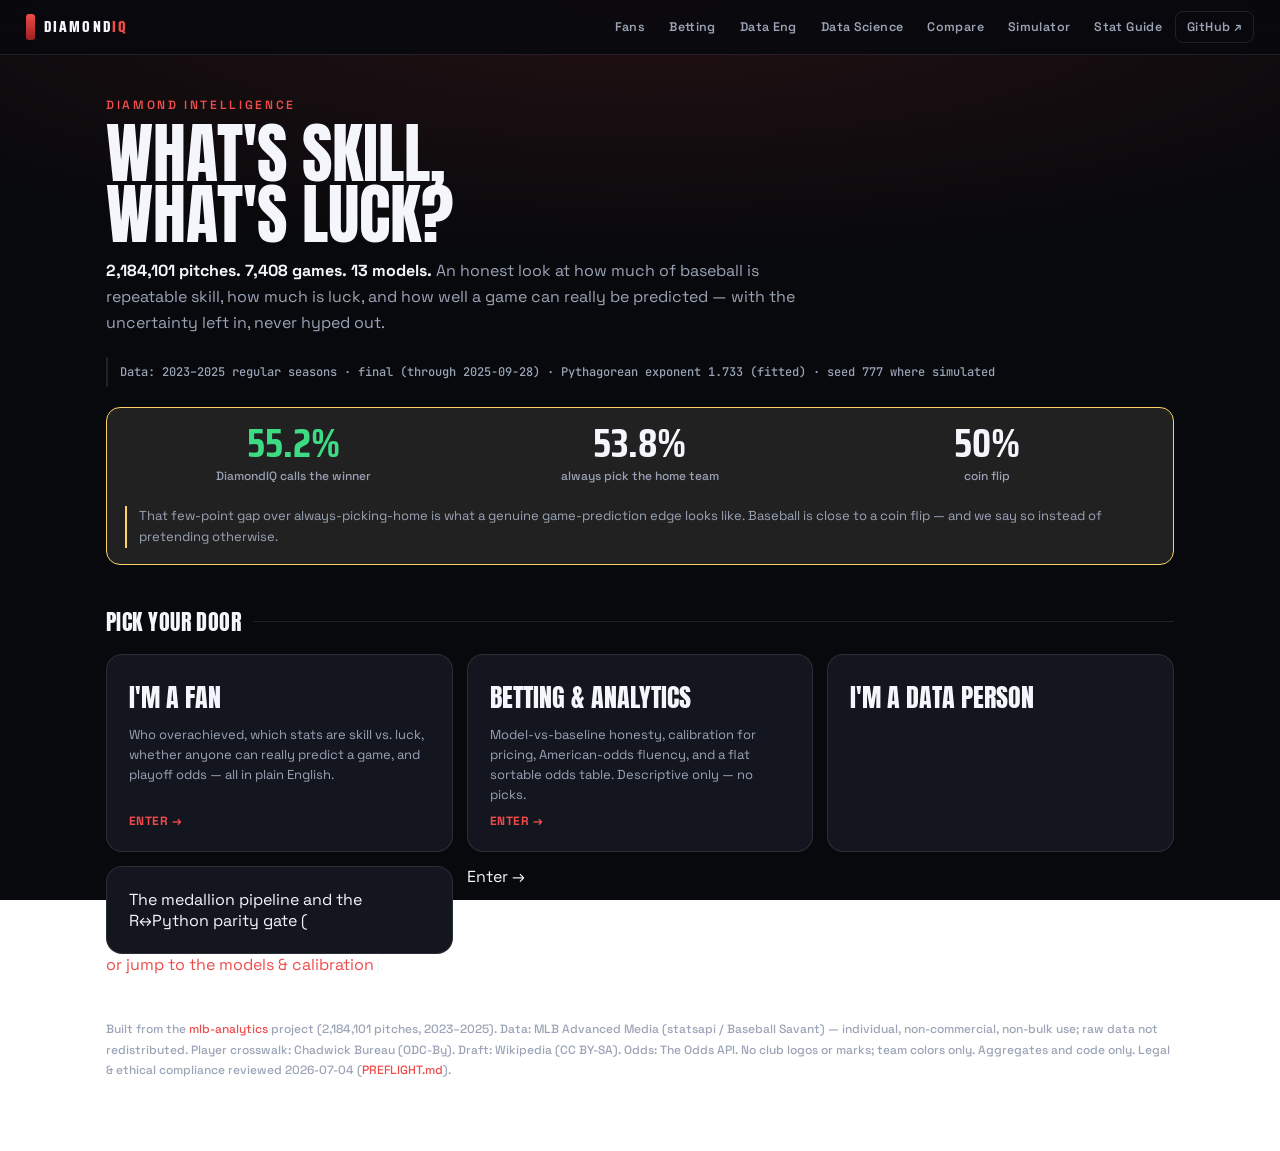
==== commit 1f994b5e: "feat(phase3): effect-size rigor (Funder & Ozer), plain-language findings, reframe, ADRs, compliance " ====
--- a/docs/index.html
+++ b/docs/index.html
@@ -1,2 +1,2 @@
-<!doctype html><html lang="en"><head><meta charset="utf-8"><meta name="viewport" content="width=device-width, initial-scale=1"><title>DIAMONDIQ — MLB skill, luck & prediction</title><meta name="description" content="2.18M pitches, 7,408 games, 13 models built in R and Python. What's skill, what's luck, and how well can a baseball game actually be predicted?"><meta property="og:title" content="DIAMONDIQ — MLB skill, luck & prediction"><meta property="og:description" content="2.18M pitches, 7,408 games, 13 models built in R and Python. What's skill, what's luck, and how well can a baseball game actually be predicted?"><meta property="og:type" content="website"><meta name="twitter:card" content="summary"><link rel="preconnect" href="https://fonts.googleapis.com"><link rel="preconnect" href="https://fonts.gstatic.com" crossorigin><link href="https://fonts.googleapis.com/css2?family=Anton&family=Saira+Condensed:wght@600;700;800&family=Space+Grotesk:wght@400;500;600;700&family=JetBrains+Mono:wght@400;500;600;700&display=swap" rel="stylesheet"><link href="assets/site.css" rel="stylesheet"></head><body><div class="nav"><div class="in"><a class="brand" href="index.html"><span class="bar"></span><span class="txt">DIAMOND<span style="color:var(--a);">IQ</span></span></a><button class="hamb" aria-label="Menu" aria-expanded="false" onclick="this.setAttribute('aria-expanded',this.getAttribute('aria-expanded')==='true'?'false':'true');toggleNav(this)">Menu</button><div class="navlinks" id="navlinks"><a href="fan.html">Fans</a><a href="betting.html">Betting</a><a href="data-eng.html">Data Eng</a><a href="data-science.html">Data Science</a><a href="compare.html">Compare</a><a href="simulator.html">Simulator</a><a href="glossary.html">Stat Guide</a><a class="ext" href="https://github.com/Steve27M/mlb-analytics" target="_blank" rel="noopener">GitHub ↗</a></div></div></div><div class="wrap"><div class="hero"><div class="eyebrow">Diamond Intelligence</div><h1>What's skill,<br>what's luck?</h1><p><b>2,184,101 pitches. 7,408 games. 13 models.</b> An honest look at how much of baseball is repeatable skill, how much is luck, and how well a game can really be predicted — with the uncertainty left in, never hyped out.</p></div><div class="prov">Data: 2023–2025 regular seasons · final (through 2025-09-28) · Pythagorean exponent 1.733 (fitted) · seed 777 where simulated</div><div class="card callout" style="margin-top:20px"><div class="big3"><div><div class="n" style="color:var(--good)">55.2%</div><div class="l">DiamondIQ calls the winner</div></div><div><div class="n">53.8%</div><div class="l">always pick the home team</div></div><div><div class="n">50%</div><div class="l">coin flip</div></div></div><div class="read" style="margin-top:12px">That few-point gap over always-picking-home is what a genuine game-prediction edge looks like. Baseball is close to a coin flip — and we say so instead of pretending otherwise.</div></div><div class="sec"><h2>Pick your door</h2><span class="line"></span></div><div class="doors"><a class="door" href="fan.html"><div class="t">I'm a fan</div><div class="d">Who overachieved, which stats are skill vs. luck, whether anyone can really predict a game, and playoff odds — all in plain English.</div><div class="go">Enter →</div></a><a class="door" href="betting.html"><div class="t">Betting &amp; analytics</div><div class="d">Model-vs-baseline honesty, calibration for pricing, American-odds fluency, and a flat sortable odds table. Descriptive only — no picks.</div><div class="go">Enter →</div></a><a class="door" href="data-eng.html"><div class="t">I'm a data person</div><div class="d">The medallion pipeline and the R↔Python parity gate (<a href="data-science.html" style="color:var(--a)">or jump to the models &amp; calibration</a>).</div><div class="go">Enter →</div></a></div><footer>Built from the <a href="https://github.com/Steve27M/mlb-analytics">mlb-analytics</a> project (2,184,101 pitches, 2023–2025). Data: MLB Advanced Media (statsapi / Baseball Savant) — individual, non-commercial, non-bulk use; raw data not redistributed. Player crosswalk: Chadwick Bureau (ODC-By). Draft: Wikipedia (CC BY-SA). Aggregates and code only.</footer><script src="assets/teams.js"></script><script src="assets/util.js"></script>
+<!doctype html><html lang="en"><head><meta charset="utf-8"><meta name="viewport" content="width=device-width, initial-scale=1"><title>DIAMONDIQ — MLB skill, luck & prediction</title><meta name="description" content="2.18M pitches, 7,408 games, 13 models built in R and Python. What's skill, what's luck, and how well can a baseball game actually be predicted?"><meta property="og:title" content="DIAMONDIQ — MLB skill, luck & prediction"><meta property="og:description" content="2.18M pitches, 7,408 games, 13 models built in R and Python. What's skill, what's luck, and how well can a baseball game actually be predicted?"><meta property="og:type" content="website"><meta name="twitter:card" content="summary"><link rel="preconnect" href="https://fonts.googleapis.com"><link rel="preconnect" href="https://fonts.gstatic.com" crossorigin><link href="https://fonts.googleapis.com/css2?family=Anton&family=Saira+Condensed:wght@600;700;800&family=Space+Grotesk:wght@400;500;600;700&family=JetBrains+Mono:wght@400;500;600;700&display=swap" rel="stylesheet"><link href="assets/site.css" rel="stylesheet"></head><body><div class="nav"><div class="in"><a class="brand" href="index.html"><span class="bar"></span><span class="txt">DIAMOND<span style="color:var(--a);">IQ</span></span></a><button class="hamb" aria-label="Menu" aria-expanded="false" onclick="this.setAttribute('aria-expanded',this.getAttribute('aria-expanded')==='true'?'false':'true');toggleNav(this)">Menu</button><div class="navlinks" id="navlinks"><a href="fan.html">Fans</a><a href="betting.html">Betting</a><a href="data-eng.html">Data Eng</a><a href="data-science.html">Data Science</a><a href="compare.html">Compare</a><a href="simulator.html">Simulator</a><a href="glossary.html">Stat Guide</a><a class="ext" href="https://github.com/Steve27M/mlb-analytics" target="_blank" rel="noopener">GitHub ↗</a></div></div></div><div class="wrap"><div class="hero"><div class="eyebrow">Diamond Intelligence</div><h1>What's skill,<br>what's luck?</h1><p><b>2,184,101 pitches. 7,408 games. 13 models.</b> An honest look at how much of baseball is repeatable skill, how much is luck, and how well a game can really be predicted — with the uncertainty left in, never hyped out.</p></div><div class="prov">Data: 2023–2025 regular seasons · final (through 2025-09-28) · Pythagorean exponent 1.733 (fitted) · seed 777 where simulated</div><div class="card callout" style="margin-top:20px"><div class="big3"><div><div class="n" style="color:var(--good)">55.2%</div><div class="l">DiamondIQ calls the winner</div></div><div><div class="n">53.8%</div><div class="l">always pick the home team</div></div><div><div class="n">50%</div><div class="l">coin flip</div></div></div><div class="read" style="margin-top:12px">That few-point gap over always-picking-home is what a genuine game-prediction edge looks like. Baseball is close to a coin flip — and we say so instead of pretending otherwise.</div></div><div class="sec"><h2>Pick your door</h2><span class="line"></span></div><div class="doors"><a class="door" href="fan.html"><div class="t">I'm a fan</div><div class="d">Who overachieved, which stats are skill vs. luck, whether anyone can really predict a game, and playoff odds — all in plain English.</div><div class="go">Enter →</div></a><a class="door" href="betting.html"><div class="t">Betting &amp; analytics</div><div class="d">Model-vs-baseline honesty, calibration for pricing, American-odds fluency, and a flat sortable odds table. Descriptive only — no picks.</div><div class="go">Enter →</div></a><a class="door" href="data-eng.html"><div class="t">I'm a data person</div><div class="d">The medallion pipeline and the R↔Python parity gate (<a href="data-science.html" style="color:var(--a)">or jump to the models &amp; calibration</a>).</div><div class="go">Enter →</div></a></div><footer>Built from the <a href="https://github.com/Steve27M/mlb-analytics">mlb-analytics</a> project (2,184,101 pitches, 2023–2025). Data: MLB Advanced Media (statsapi / Baseball Savant) — individual, non-commercial, non-bulk use; raw data not redistributed. Player crosswalk: Chadwick Bureau (ODC-By). Draft: Wikipedia (CC BY-SA). Odds: The Odds API. No club logos or marks; team colors only. Aggregates and code only. Legal &amp; ethical compliance reviewed 2026-07-04 (<a href="https://github.com/Steve27M/mlb-analytics/blob/main/PREFLIGHT.md">PREFLIGHT.md</a>).</footer><script src="assets/teams.js"></script><script src="assets/util.js"></script>
 </div></body></html>
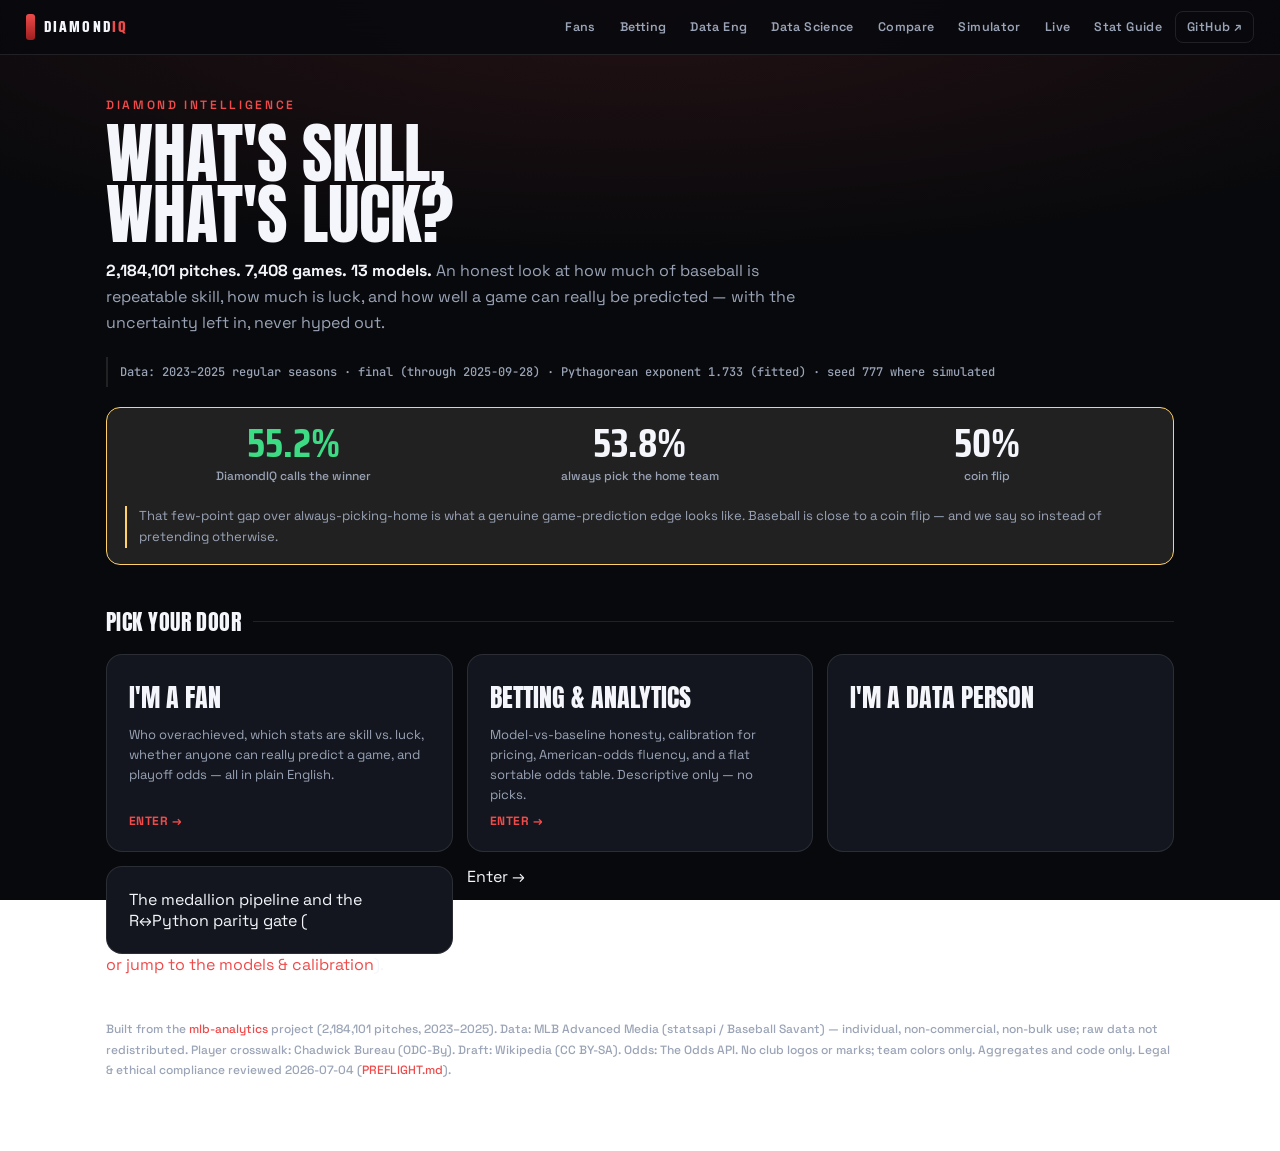
==== commit 6122d264: "feat(live): real-time win-probability page (§3) — client-side GUMBO polling live.html polls MLB's pu" ====
--- a/docs/index.html
+++ b/docs/index.html
@@ -1,2 +1,2 @@
-<!doctype html><html lang="en"><head><meta charset="utf-8"><meta name="viewport" content="width=device-width, initial-scale=1"><title>DIAMONDIQ — MLB skill, luck & prediction</title><meta name="description" content="2.18M pitches, 7,408 games, 13 models built in R and Python. What's skill, what's luck, and how well can a baseball game actually be predicted?"><meta property="og:title" content="DIAMONDIQ — MLB skill, luck & prediction"><meta property="og:description" content="2.18M pitches, 7,408 games, 13 models built in R and Python. What's skill, what's luck, and how well can a baseball game actually be predicted?"><meta property="og:type" content="website"><meta name="twitter:card" content="summary"><link rel="preconnect" href="https://fonts.googleapis.com"><link rel="preconnect" href="https://fonts.gstatic.com" crossorigin><link href="https://fonts.googleapis.com/css2?family=Anton&family=Saira+Condensed:wght@600;700;800&family=Space+Grotesk:wght@400;500;600;700&family=JetBrains+Mono:wght@400;500;600;700&display=swap" rel="stylesheet"><link href="assets/site.css" rel="stylesheet"></head><body><div class="nav"><div class="in"><a class="brand" href="index.html"><span class="bar"></span><span class="txt">DIAMOND<span style="color:var(--a);">IQ</span></span></a><button class="hamb" aria-label="Menu" aria-expanded="false" onclick="this.setAttribute('aria-expanded',this.getAttribute('aria-expanded')==='true'?'false':'true');toggleNav(this)">Menu</button><div class="navlinks" id="navlinks"><a href="fan.html">Fans</a><a href="betting.html">Betting</a><a href="data-eng.html">Data Eng</a><a href="data-science.html">Data Science</a><a href="compare.html">Compare</a><a href="simulator.html">Simulator</a><a href="glossary.html">Stat Guide</a><a class="ext" href="https://github.com/Steve27M/mlb-analytics" target="_blank" rel="noopener">GitHub ↗</a></div></div></div><div class="wrap"><div class="hero"><div class="eyebrow">Diamond Intelligence</div><h1>What's skill,<br>what's luck?</h1><p><b>2,184,101 pitches. 7,408 games. 13 models.</b> An honest look at how much of baseball is repeatable skill, how much is luck, and how well a game can really be predicted — with the uncertainty left in, never hyped out.</p></div><div class="prov">Data: 2023–2025 regular seasons · final (through 2025-09-28) · Pythagorean exponent 1.733 (fitted) · seed 777 where simulated</div><div class="card callout" style="margin-top:20px"><div class="big3"><div><div class="n" style="color:var(--good)">55.2%</div><div class="l">DiamondIQ calls the winner</div></div><div><div class="n">53.8%</div><div class="l">always pick the home team</div></div><div><div class="n">50%</div><div class="l">coin flip</div></div></div><div class="read" style="margin-top:12px">That few-point gap over always-picking-home is what a genuine game-prediction edge looks like. Baseball is close to a coin flip — and we say so instead of pretending otherwise.</div></div><div class="sec"><h2>Pick your door</h2><span class="line"></span></div><div class="doors"><a class="door" href="fan.html"><div class="t">I'm a fan</div><div class="d">Who overachieved, which stats are skill vs. luck, whether anyone can really predict a game, and playoff odds — all in plain English.</div><div class="go">Enter →</div></a><a class="door" href="betting.html"><div class="t">Betting &amp; analytics</div><div class="d">Model-vs-baseline honesty, calibration for pricing, American-odds fluency, and a flat sortable odds table. Descriptive only — no picks.</div><div class="go">Enter →</div></a><a class="door" href="data-eng.html"><div class="t">I'm a data person</div><div class="d">The medallion pipeline and the R↔Python parity gate (<a href="data-science.html" style="color:var(--a)">or jump to the models &amp; calibration</a>).</div><div class="go">Enter →</div></a></div><footer>Built from the <a href="https://github.com/Steve27M/mlb-analytics">mlb-analytics</a> project (2,184,101 pitches, 2023–2025). Data: MLB Advanced Media (statsapi / Baseball Savant) — individual, non-commercial, non-bulk use; raw data not redistributed. Player crosswalk: Chadwick Bureau (ODC-By). Draft: Wikipedia (CC BY-SA). Odds: The Odds API. No club logos or marks; team colors only. Aggregates and code only. Legal &amp; ethical compliance reviewed 2026-07-04 (<a href="https://github.com/Steve27M/mlb-analytics/blob/main/PREFLIGHT.md">PREFLIGHT.md</a>).</footer><script src="assets/teams.js"></script><script src="assets/util.js"></script>
+<!doctype html><html lang="en"><head><meta charset="utf-8"><meta name="viewport" content="width=device-width, initial-scale=1"><title>DIAMONDIQ — MLB skill, luck & prediction</title><meta name="description" content="2.18M pitches, 7,408 games, 13 models built in R and Python. What's skill, what's luck, and how well can a baseball game actually be predicted?"><meta property="og:title" content="DIAMONDIQ — MLB skill, luck & prediction"><meta property="og:description" content="2.18M pitches, 7,408 games, 13 models built in R and Python. What's skill, what's luck, and how well can a baseball game actually be predicted?"><meta property="og:type" content="website"><meta name="twitter:card" content="summary"><link rel="preconnect" href="https://fonts.googleapis.com"><link rel="preconnect" href="https://fonts.gstatic.com" crossorigin><link href="https://fonts.googleapis.com/css2?family=Anton&family=Saira+Condensed:wght@600;700;800&family=Space+Grotesk:wght@400;500;600;700&family=JetBrains+Mono:wght@400;500;600;700&display=swap" rel="stylesheet"><link href="assets/site.css" rel="stylesheet"></head><body><div class="nav"><div class="in"><a class="brand" href="index.html"><span class="bar"></span><span class="txt">DIAMOND<span style="color:var(--a);">IQ</span></span></a><button class="hamb" aria-label="Menu" aria-expanded="false" onclick="this.setAttribute('aria-expanded',this.getAttribute('aria-expanded')==='true'?'false':'true');toggleNav(this)">Menu</button><div class="navlinks" id="navlinks"><a href="fan.html">Fans</a><a href="betting.html">Betting</a><a href="data-eng.html">Data Eng</a><a href="data-science.html">Data Science</a><a href="compare.html">Compare</a><a href="simulator.html">Simulator</a><a href="live.html">Live</a><a href="glossary.html">Stat Guide</a><a class="ext" href="https://github.com/Steve27M/mlb-analytics" target="_blank" rel="noopener">GitHub ↗</a></div></div></div><div class="wrap"><div class="hero"><div class="eyebrow">Diamond Intelligence</div><h1>What's skill,<br>what's luck?</h1><p><b>2,184,101 pitches. 7,408 games. 13 models.</b> An honest look at how much of baseball is repeatable skill, how much is luck, and how well a game can really be predicted — with the uncertainty left in, never hyped out.</p></div><div class="prov">Data: 2023–2025 regular seasons · final (through 2025-09-28) · Pythagorean exponent 1.733 (fitted) · seed 777 where simulated</div><div class="card callout" style="margin-top:20px"><div class="big3"><div><div class="n" style="color:var(--good)">55.2%</div><div class="l">DiamondIQ calls the winner</div></div><div><div class="n">53.8%</div><div class="l">always pick the home team</div></div><div><div class="n">50%</div><div class="l">coin flip</div></div></div><div class="read" style="margin-top:12px">That few-point gap over always-picking-home is what a genuine game-prediction edge looks like. Baseball is close to a coin flip — and we say so instead of pretending otherwise.</div></div><div class="sec"><h2>Pick your door</h2><span class="line"></span></div><div class="doors"><a class="door" href="fan.html"><div class="t">I'm a fan</div><div class="d">Who overachieved, which stats are skill vs. luck, whether anyone can really predict a game, and playoff odds — all in plain English.</div><div class="go">Enter →</div></a><a class="door" href="betting.html"><div class="t">Betting &amp; analytics</div><div class="d">Model-vs-baseline honesty, calibration for pricing, American-odds fluency, and a flat sortable odds table. Descriptive only — no picks.</div><div class="go">Enter →</div></a><a class="door" href="data-eng.html"><div class="t">I'm a data person</div><div class="d">The medallion pipeline and the R↔Python parity gate (<a href="data-science.html" style="color:var(--a)">or jump to the models &amp; calibration</a>).</div><div class="go">Enter →</div></a></div><footer>Built from the <a href="https://github.com/Steve27M/mlb-analytics">mlb-analytics</a> project (2,184,101 pitches, 2023–2025). Data: MLB Advanced Media (statsapi / Baseball Savant) — individual, non-commercial, non-bulk use; raw data not redistributed. Player crosswalk: Chadwick Bureau (ODC-By). Draft: Wikipedia (CC BY-SA). Odds: The Odds API. No club logos or marks; team colors only. Aggregates and code only. Legal &amp; ethical compliance reviewed 2026-07-04 (<a href="https://github.com/Steve27M/mlb-analytics/blob/main/PREFLIGHT.md">PREFLIGHT.md</a>).</footer><script src="assets/teams.js"></script><script src="assets/util.js"></script>
 </div></body></html>
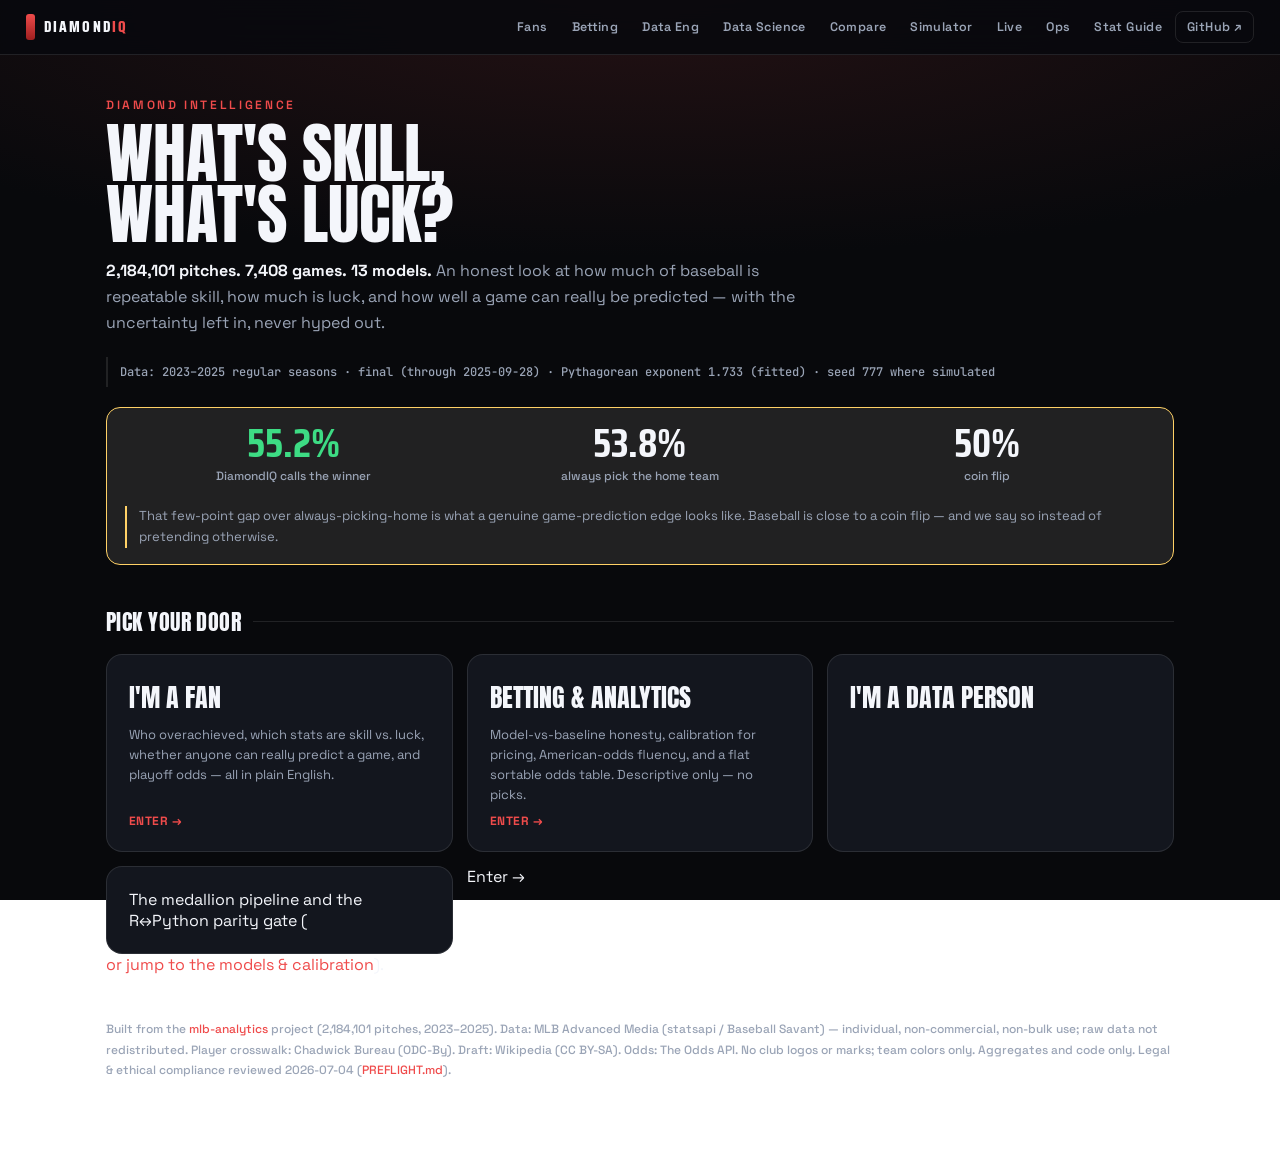
==== commit d4c42e7a: "add pipeline observability page (ops.html) with SPC, DLQ, and incident log Ops/SPC lifecycle layer (" ====
--- a/docs/index.html
+++ b/docs/index.html
@@ -1,2 +1,2 @@
-<!doctype html><html lang="en"><head><meta charset="utf-8"><meta name="viewport" content="width=device-width, initial-scale=1"><title>DIAMONDIQ — MLB skill, luck & prediction</title><meta name="description" content="2.18M pitches, 7,408 games, 13 models built in R and Python. What's skill, what's luck, and how well can a baseball game actually be predicted?"><meta property="og:title" content="DIAMONDIQ — MLB skill, luck & prediction"><meta property="og:description" content="2.18M pitches, 7,408 games, 13 models built in R and Python. What's skill, what's luck, and how well can a baseball game actually be predicted?"><meta property="og:type" content="website"><meta name="twitter:card" content="summary"><link rel="preconnect" href="https://fonts.googleapis.com"><link rel="preconnect" href="https://fonts.gstatic.com" crossorigin><link href="https://fonts.googleapis.com/css2?family=Anton&family=Saira+Condensed:wght@600;700;800&family=Space+Grotesk:wght@400;500;600;700&family=JetBrains+Mono:wght@400;500;600;700&display=swap" rel="stylesheet"><link href="assets/site.css" rel="stylesheet"></head><body><div class="nav"><div class="in"><a class="brand" href="index.html"><span class="bar"></span><span class="txt">DIAMOND<span style="color:var(--a);">IQ</span></span></a><button class="hamb" aria-label="Menu" aria-expanded="false" onclick="this.setAttribute('aria-expanded',this.getAttribute('aria-expanded')==='true'?'false':'true');toggleNav(this)">Menu</button><div class="navlinks" id="navlinks"><a href="fan.html">Fans</a><a href="betting.html">Betting</a><a href="data-eng.html">Data Eng</a><a href="data-science.html">Data Science</a><a href="compare.html">Compare</a><a href="simulator.html">Simulator</a><a href="live.html">Live</a><a href="glossary.html">Stat Guide</a><a class="ext" href="https://github.com/Steve27M/mlb-analytics" target="_blank" rel="noopener">GitHub ↗</a></div></div></div><div class="wrap"><div class="hero"><div class="eyebrow">Diamond Intelligence</div><h1>What's skill,<br>what's luck?</h1><p><b>2,184,101 pitches. 7,408 games. 13 models.</b> An honest look at how much of baseball is repeatable skill, how much is luck, and how well a game can really be predicted — with the uncertainty left in, never hyped out.</p></div><div class="prov">Data: 2023–2025 regular seasons · final (through 2025-09-28) · Pythagorean exponent 1.733 (fitted) · seed 777 where simulated</div><div class="card callout" style="margin-top:20px"><div class="big3"><div><div class="n" style="color:var(--good)">55.2%</div><div class="l">DiamondIQ calls the winner</div></div><div><div class="n">53.8%</div><div class="l">always pick the home team</div></div><div><div class="n">50%</div><div class="l">coin flip</div></div></div><div class="read" style="margin-top:12px">That few-point gap over always-picking-home is what a genuine game-prediction edge looks like. Baseball is close to a coin flip — and we say so instead of pretending otherwise.</div></div><div class="sec"><h2>Pick your door</h2><span class="line"></span></div><div class="doors"><a class="door" href="fan.html"><div class="t">I'm a fan</div><div class="d">Who overachieved, which stats are skill vs. luck, whether anyone can really predict a game, and playoff odds — all in plain English.</div><div class="go">Enter →</div></a><a class="door" href="betting.html"><div class="t">Betting &amp; analytics</div><div class="d">Model-vs-baseline honesty, calibration for pricing, American-odds fluency, and a flat sortable odds table. Descriptive only — no picks.</div><div class="go">Enter →</div></a><a class="door" href="data-eng.html"><div class="t">I'm a data person</div><div class="d">The medallion pipeline and the R↔Python parity gate (<a href="data-science.html" style="color:var(--a)">or jump to the models &amp; calibration</a>).</div><div class="go">Enter →</div></a></div><footer>Built from the <a href="https://github.com/Steve27M/mlb-analytics">mlb-analytics</a> project (2,184,101 pitches, 2023–2025). Data: MLB Advanced Media (statsapi / Baseball Savant) — individual, non-commercial, non-bulk use; raw data not redistributed. Player crosswalk: Chadwick Bureau (ODC-By). Draft: Wikipedia (CC BY-SA). Odds: The Odds API. No club logos or marks; team colors only. Aggregates and code only. Legal &amp; ethical compliance reviewed 2026-07-04 (<a href="https://github.com/Steve27M/mlb-analytics/blob/main/PREFLIGHT.md">PREFLIGHT.md</a>).</footer><script src="assets/teams.js"></script><script src="assets/util.js"></script>
+<!doctype html><html lang="en"><head><meta charset="utf-8"><meta name="viewport" content="width=device-width, initial-scale=1"><title>DIAMONDIQ — MLB skill, luck & prediction</title><meta name="description" content="2.18M pitches, 7,408 games, 13 models built in R and Python. What's skill, what's luck, and how well can a baseball game actually be predicted?"><meta property="og:title" content="DIAMONDIQ — MLB skill, luck & prediction"><meta property="og:description" content="2.18M pitches, 7,408 games, 13 models built in R and Python. What's skill, what's luck, and how well can a baseball game actually be predicted?"><meta property="og:type" content="website"><meta name="twitter:card" content="summary"><link rel="preconnect" href="https://fonts.googleapis.com"><link rel="preconnect" href="https://fonts.gstatic.com" crossorigin><link href="https://fonts.googleapis.com/css2?family=Anton&family=Saira+Condensed:wght@600;700;800&family=Space+Grotesk:wght@400;500;600;700&family=JetBrains+Mono:wght@400;500;600;700&display=swap" rel="stylesheet"><link href="assets/site.css" rel="stylesheet"></head><body><div class="nav"><div class="in"><a class="brand" href="index.html"><span class="bar"></span><span class="txt">DIAMOND<span style="color:var(--a);">IQ</span></span></a><button class="hamb" aria-label="Menu" aria-expanded="false" onclick="this.setAttribute('aria-expanded',this.getAttribute('aria-expanded')==='true'?'false':'true');toggleNav(this)">Menu</button><div class="navlinks" id="navlinks"><a href="fan.html">Fans</a><a href="betting.html">Betting</a><a href="data-eng.html">Data Eng</a><a href="data-science.html">Data Science</a><a href="compare.html">Compare</a><a href="simulator.html">Simulator</a><a href="live.html">Live</a><a href="ops.html">Ops</a><a href="glossary.html">Stat Guide</a><a class="ext" href="https://github.com/Steve27M/mlb-analytics" target="_blank" rel="noopener">GitHub ↗</a></div></div></div><div class="wrap"><div class="hero"><div class="eyebrow">Diamond Intelligence</div><h1>What's skill,<br>what's luck?</h1><p><b>2,184,101 pitches. 7,408 games. 13 models.</b> An honest look at how much of baseball is repeatable skill, how much is luck, and how well a game can really be predicted — with the uncertainty left in, never hyped out.</p></div><div class="prov">Data: 2023–2025 regular seasons · final (through 2025-09-28) · Pythagorean exponent 1.733 (fitted) · seed 777 where simulated</div><div class="card callout" style="margin-top:20px"><div class="big3"><div><div class="n" style="color:var(--good)">55.2%</div><div class="l">DiamondIQ calls the winner</div></div><div><div class="n">53.8%</div><div class="l">always pick the home team</div></div><div><div class="n">50%</div><div class="l">coin flip</div></div></div><div class="read" style="margin-top:12px">That few-point gap over always-picking-home is what a genuine game-prediction edge looks like. Baseball is close to a coin flip — and we say so instead of pretending otherwise.</div></div><div class="sec"><h2>Pick your door</h2><span class="line"></span></div><div class="doors"><a class="door" href="fan.html"><div class="t">I'm a fan</div><div class="d">Who overachieved, which stats are skill vs. luck, whether anyone can really predict a game, and playoff odds — all in plain English.</div><div class="go">Enter →</div></a><a class="door" href="betting.html"><div class="t">Betting &amp; analytics</div><div class="d">Model-vs-baseline honesty, calibration for pricing, American-odds fluency, and a flat sortable odds table. Descriptive only — no picks.</div><div class="go">Enter →</div></a><a class="door" href="data-eng.html"><div class="t">I'm a data person</div><div class="d">The medallion pipeline and the R↔Python parity gate (<a href="data-science.html" style="color:var(--a)">or jump to the models &amp; calibration</a>).</div><div class="go">Enter →</div></a></div><footer>Built from the <a href="https://github.com/Steve27M/mlb-analytics">mlb-analytics</a> project (2,184,101 pitches, 2023–2025). Data: MLB Advanced Media (statsapi / Baseball Savant) — individual, non-commercial, non-bulk use; raw data not redistributed. Player crosswalk: Chadwick Bureau (ODC-By). Draft: Wikipedia (CC BY-SA). Odds: The Odds API. No club logos or marks; team colors only. Aggregates and code only. Legal &amp; ethical compliance reviewed 2026-07-04 (<a href="https://github.com/Steve27M/mlb-analytics/blob/main/PREFLIGHT.md">PREFLIGHT.md</a>).</footer><script src="assets/teams.js"></script><script src="assets/util.js"></script>
 </div></body></html>
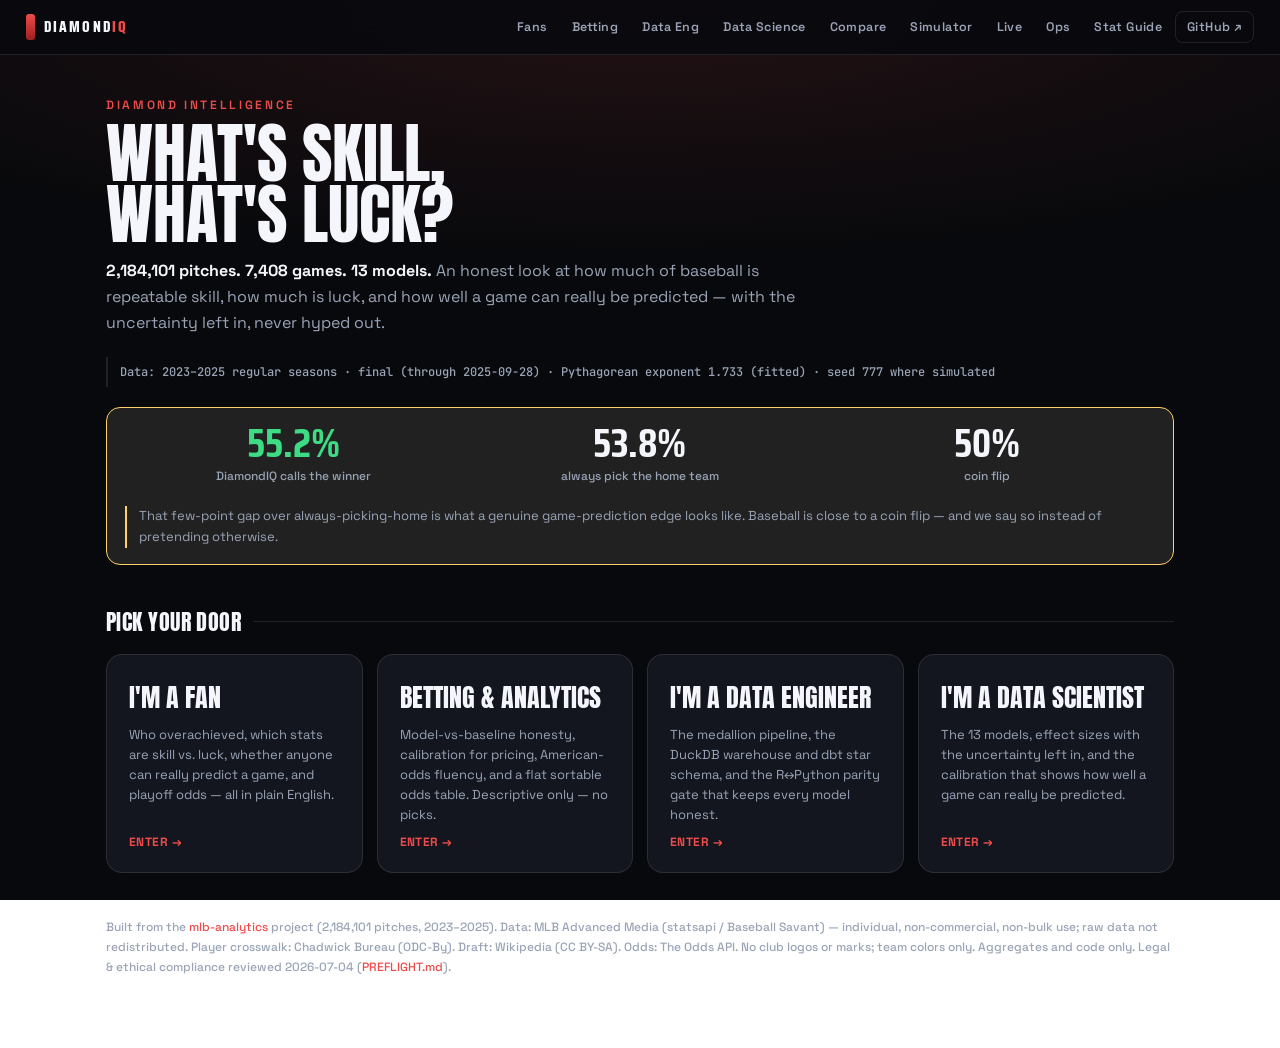
==== commit f4539e0d: "fix home router tiles; add EDA charts to data-eng and data-science - split the broken 'data person' " ====
--- a/docs/index.html
+++ b/docs/index.html
@@ -1,2 +1,2 @@
-<!doctype html><html lang="en"><head><meta charset="utf-8"><meta name="viewport" content="width=device-width, initial-scale=1"><title>DIAMONDIQ — MLB skill, luck & prediction</title><meta name="description" content="2.18M pitches, 7,408 games, 13 models built in R and Python. What's skill, what's luck, and how well can a baseball game actually be predicted?"><meta property="og:title" content="DIAMONDIQ — MLB skill, luck & prediction"><meta property="og:description" content="2.18M pitches, 7,408 games, 13 models built in R and Python. What's skill, what's luck, and how well can a baseball game actually be predicted?"><meta property="og:type" content="website"><meta name="twitter:card" content="summary"><link rel="preconnect" href="https://fonts.googleapis.com"><link rel="preconnect" href="https://fonts.gstatic.com" crossorigin><link href="https://fonts.googleapis.com/css2?family=Anton&family=Saira+Condensed:wght@600;700;800&family=Space+Grotesk:wght@400;500;600;700&family=JetBrains+Mono:wght@400;500;600;700&display=swap" rel="stylesheet"><link href="assets/site.css" rel="stylesheet"></head><body><div class="nav"><div class="in"><a class="brand" href="index.html"><span class="bar"></span><span class="txt">DIAMOND<span style="color:var(--a);">IQ</span></span></a><button class="hamb" aria-label="Menu" aria-expanded="false" onclick="this.setAttribute('aria-expanded',this.getAttribute('aria-expanded')==='true'?'false':'true');toggleNav(this)">Menu</button><div class="navlinks" id="navlinks"><a href="fan.html">Fans</a><a href="betting.html">Betting</a><a href="data-eng.html">Data Eng</a><a href="data-science.html">Data Science</a><a href="compare.html">Compare</a><a href="simulator.html">Simulator</a><a href="live.html">Live</a><a href="ops.html">Ops</a><a href="glossary.html">Stat Guide</a><a class="ext" href="https://github.com/Steve27M/mlb-analytics" target="_blank" rel="noopener">GitHub ↗</a></div></div></div><div class="wrap"><div class="hero"><div class="eyebrow">Diamond Intelligence</div><h1>What's skill,<br>what's luck?</h1><p><b>2,184,101 pitches. 7,408 games. 13 models.</b> An honest look at how much of baseball is repeatable skill, how much is luck, and how well a game can really be predicted — with the uncertainty left in, never hyped out.</p></div><div class="prov">Data: 2023–2025 regular seasons · final (through 2025-09-28) · Pythagorean exponent 1.733 (fitted) · seed 777 where simulated</div><div class="card callout" style="margin-top:20px"><div class="big3"><div><div class="n" style="color:var(--good)">55.2%</div><div class="l">DiamondIQ calls the winner</div></div><div><div class="n">53.8%</div><div class="l">always pick the home team</div></div><div><div class="n">50%</div><div class="l">coin flip</div></div></div><div class="read" style="margin-top:12px">That few-point gap over always-picking-home is what a genuine game-prediction edge looks like. Baseball is close to a coin flip — and we say so instead of pretending otherwise.</div></div><div class="sec"><h2>Pick your door</h2><span class="line"></span></div><div class="doors"><a class="door" href="fan.html"><div class="t">I'm a fan</div><div class="d">Who overachieved, which stats are skill vs. luck, whether anyone can really predict a game, and playoff odds — all in plain English.</div><div class="go">Enter →</div></a><a class="door" href="betting.html"><div class="t">Betting &amp; analytics</div><div class="d">Model-vs-baseline honesty, calibration for pricing, American-odds fluency, and a flat sortable odds table. Descriptive only — no picks.</div><div class="go">Enter →</div></a><a class="door" href="data-eng.html"><div class="t">I'm a data person</div><div class="d">The medallion pipeline and the R↔Python parity gate (<a href="data-science.html" style="color:var(--a)">or jump to the models &amp; calibration</a>).</div><div class="go">Enter →</div></a></div><footer>Built from the <a href="https://github.com/Steve27M/mlb-analytics">mlb-analytics</a> project (2,184,101 pitches, 2023–2025). Data: MLB Advanced Media (statsapi / Baseball Savant) — individual, non-commercial, non-bulk use; raw data not redistributed. Player crosswalk: Chadwick Bureau (ODC-By). Draft: Wikipedia (CC BY-SA). Odds: The Odds API. No club logos or marks; team colors only. Aggregates and code only. Legal &amp; ethical compliance reviewed 2026-07-04 (<a href="https://github.com/Steve27M/mlb-analytics/blob/main/PREFLIGHT.md">PREFLIGHT.md</a>).</footer><script src="assets/teams.js"></script><script src="assets/util.js"></script>
+<!doctype html><html lang="en"><head><meta charset="utf-8"><meta name="viewport" content="width=device-width, initial-scale=1"><title>DIAMONDIQ — MLB skill, luck & prediction</title><meta name="description" content="2.18M pitches, 7,408 games, 13 models built in R and Python. What's skill, what's luck, and how well can a baseball game actually be predicted?"><meta property="og:title" content="DIAMONDIQ — MLB skill, luck & prediction"><meta property="og:description" content="2.18M pitches, 7,408 games, 13 models built in R and Python. What's skill, what's luck, and how well can a baseball game actually be predicted?"><meta property="og:type" content="website"><meta name="twitter:card" content="summary"><link rel="preconnect" href="https://fonts.googleapis.com"><link rel="preconnect" href="https://fonts.gstatic.com" crossorigin><link href="https://fonts.googleapis.com/css2?family=Anton&family=Saira+Condensed:wght@600;700;800&family=Space+Grotesk:wght@400;500;600;700&family=JetBrains+Mono:wght@400;500;600;700&display=swap" rel="stylesheet"><link href="assets/site.css" rel="stylesheet"></head><body><div class="nav"><div class="in"><a class="brand" href="index.html"><span class="bar"></span><span class="txt">DIAMOND<span style="color:var(--a);">IQ</span></span></a><button class="hamb" aria-label="Menu" aria-expanded="false" onclick="this.setAttribute('aria-expanded',this.getAttribute('aria-expanded')==='true'?'false':'true');toggleNav(this)">Menu</button><div class="navlinks" id="navlinks"><a href="fan.html">Fans</a><a href="betting.html">Betting</a><a href="data-eng.html">Data Eng</a><a href="data-science.html">Data Science</a><a href="compare.html">Compare</a><a href="simulator.html">Simulator</a><a href="live.html">Live</a><a href="ops.html">Ops</a><a href="glossary.html">Stat Guide</a><a class="ext" href="https://github.com/Steve27M/mlb-analytics" target="_blank" rel="noopener">GitHub ↗</a></div></div></div><div class="wrap"><div class="hero"><div class="eyebrow">Diamond Intelligence</div><h1>What's skill,<br>what's luck?</h1><p><b>2,184,101 pitches. 7,408 games. 13 models.</b> An honest look at how much of baseball is repeatable skill, how much is luck, and how well a game can really be predicted — with the uncertainty left in, never hyped out.</p></div><div class="prov">Data: 2023–2025 regular seasons · final (through 2025-09-28) · Pythagorean exponent 1.733 (fitted) · seed 777 where simulated</div><div class="card callout" style="margin-top:20px"><div class="big3"><div><div class="n" style="color:var(--good)">55.2%</div><div class="l">DiamondIQ calls the winner</div></div><div><div class="n">53.8%</div><div class="l">always pick the home team</div></div><div><div class="n">50%</div><div class="l">coin flip</div></div></div><div class="read" style="margin-top:12px">That few-point gap over always-picking-home is what a genuine game-prediction edge looks like. Baseball is close to a coin flip — and we say so instead of pretending otherwise.</div></div><div class="sec"><h2>Pick your door</h2><span class="line"></span></div><div class="doors"><a class="door" href="fan.html"><div class="t">I'm a fan</div><div class="d">Who overachieved, which stats are skill vs. luck, whether anyone can really predict a game, and playoff odds — all in plain English.</div><div class="go">Enter →</div></a><a class="door" href="betting.html"><div class="t">Betting &amp; analytics</div><div class="d">Model-vs-baseline honesty, calibration for pricing, American-odds fluency, and a flat sortable odds table. Descriptive only — no picks.</div><div class="go">Enter →</div></a><a class="door" href="data-eng.html"><div class="t">I'm a data engineer</div><div class="d">The medallion pipeline, the DuckDB warehouse and dbt star schema, and the R↔Python parity gate that keeps every model honest.</div><div class="go">Enter →</div></a><a class="door" href="data-science.html"><div class="t">I'm a data scientist</div><div class="d">The 13 models, effect sizes with the uncertainty left in, and the calibration that shows how well a game can really be predicted.</div><div class="go">Enter →</div></a></div><footer>Built from the <a href="https://github.com/Steve27M/mlb-analytics">mlb-analytics</a> project (2,184,101 pitches, 2023–2025). Data: MLB Advanced Media (statsapi / Baseball Savant) — individual, non-commercial, non-bulk use; raw data not redistributed. Player crosswalk: Chadwick Bureau (ODC-By). Draft: Wikipedia (CC BY-SA). Odds: The Odds API. No club logos or marks; team colors only. Aggregates and code only. Legal &amp; ethical compliance reviewed 2026-07-04 (<a href="https://github.com/Steve27M/mlb-analytics/blob/main/PREFLIGHT.md">PREFLIGHT.md</a>).</footer><script src="assets/teams.js"></script><script src="assets/util.js"></script>
 </div></body></html>
--- a/docs/assets/site.css
+++ b/docs/assets/site.css
@@ -94,7 +94,7 @@
 /* ---- pipeline / svg diagram ---- */
 .diagram{overflow-x:auto;border:1px solid var(--border);border-radius:14px;background:var(--panel2);padding:14px;} .diagram svg{display:block;min-width:720px;}
 /* ---- doors (index) ---- */
-.doors{display:grid;grid-template-columns:repeat(3,1fr);gap:14px;margin-top:8px;} .door{border-radius:16px;border:1px solid var(--border);background:var(--panel);padding:22px;display:flex;flex-direction:column;gap:8px;transition:border-color .15s,transform .15s;} .door:hover{border-color:var(--a);transform:translateY(-2px);} .door .t{font:400 26px 'Anton';text-transform:uppercase;} .door .d{font:400 13px/1.55 'Space Grotesk';color:var(--sub);} .door .go{margin-top:auto;font:700 12px 'Space Grotesk';color:var(--a);letter-spacing:.04em;text-transform:uppercase;}
+.doors{display:grid;grid-template-columns:repeat(auto-fit,minmax(230px,1fr));gap:14px;margin-top:8px;} .door{border-radius:16px;border:1px solid var(--border);background:var(--panel);padding:22px;display:flex;flex-direction:column;gap:8px;transition:border-color .15s,transform .15s;} .door:hover{border-color:var(--a);transform:translateY(-2px);} .door .t{font:400 26px 'Anton';text-transform:uppercase;} .door .d{font:400 13px/1.55 'Space Grotesk';color:var(--sub);} .door .go{margin-top:auto;font:700 12px 'Space Grotesk';color:var(--a);letter-spacing:.04em;text-transform:uppercase;}
 .big3{display:grid;grid-template-columns:repeat(3,1fr);gap:10px;text-align:center;} .big3 .n{font:700 40px 'Saira Condensed';line-height:1;} .big3 .l{font:500 12px 'Space Grotesk';color:var(--sub);margin-top:4px;}
 .callout{border:1px solid var(--gold);border-radius:14px;background:color-mix(in srgb,var(--gold) 6%,var(--panel));padding:16px 18px;} .callout .read{border-color:var(--gold);}
 footer{margin-top:44px;font:500 12px/1.7 'Space Grotesk';color:var(--sub);} footer a{color:var(--a);}
